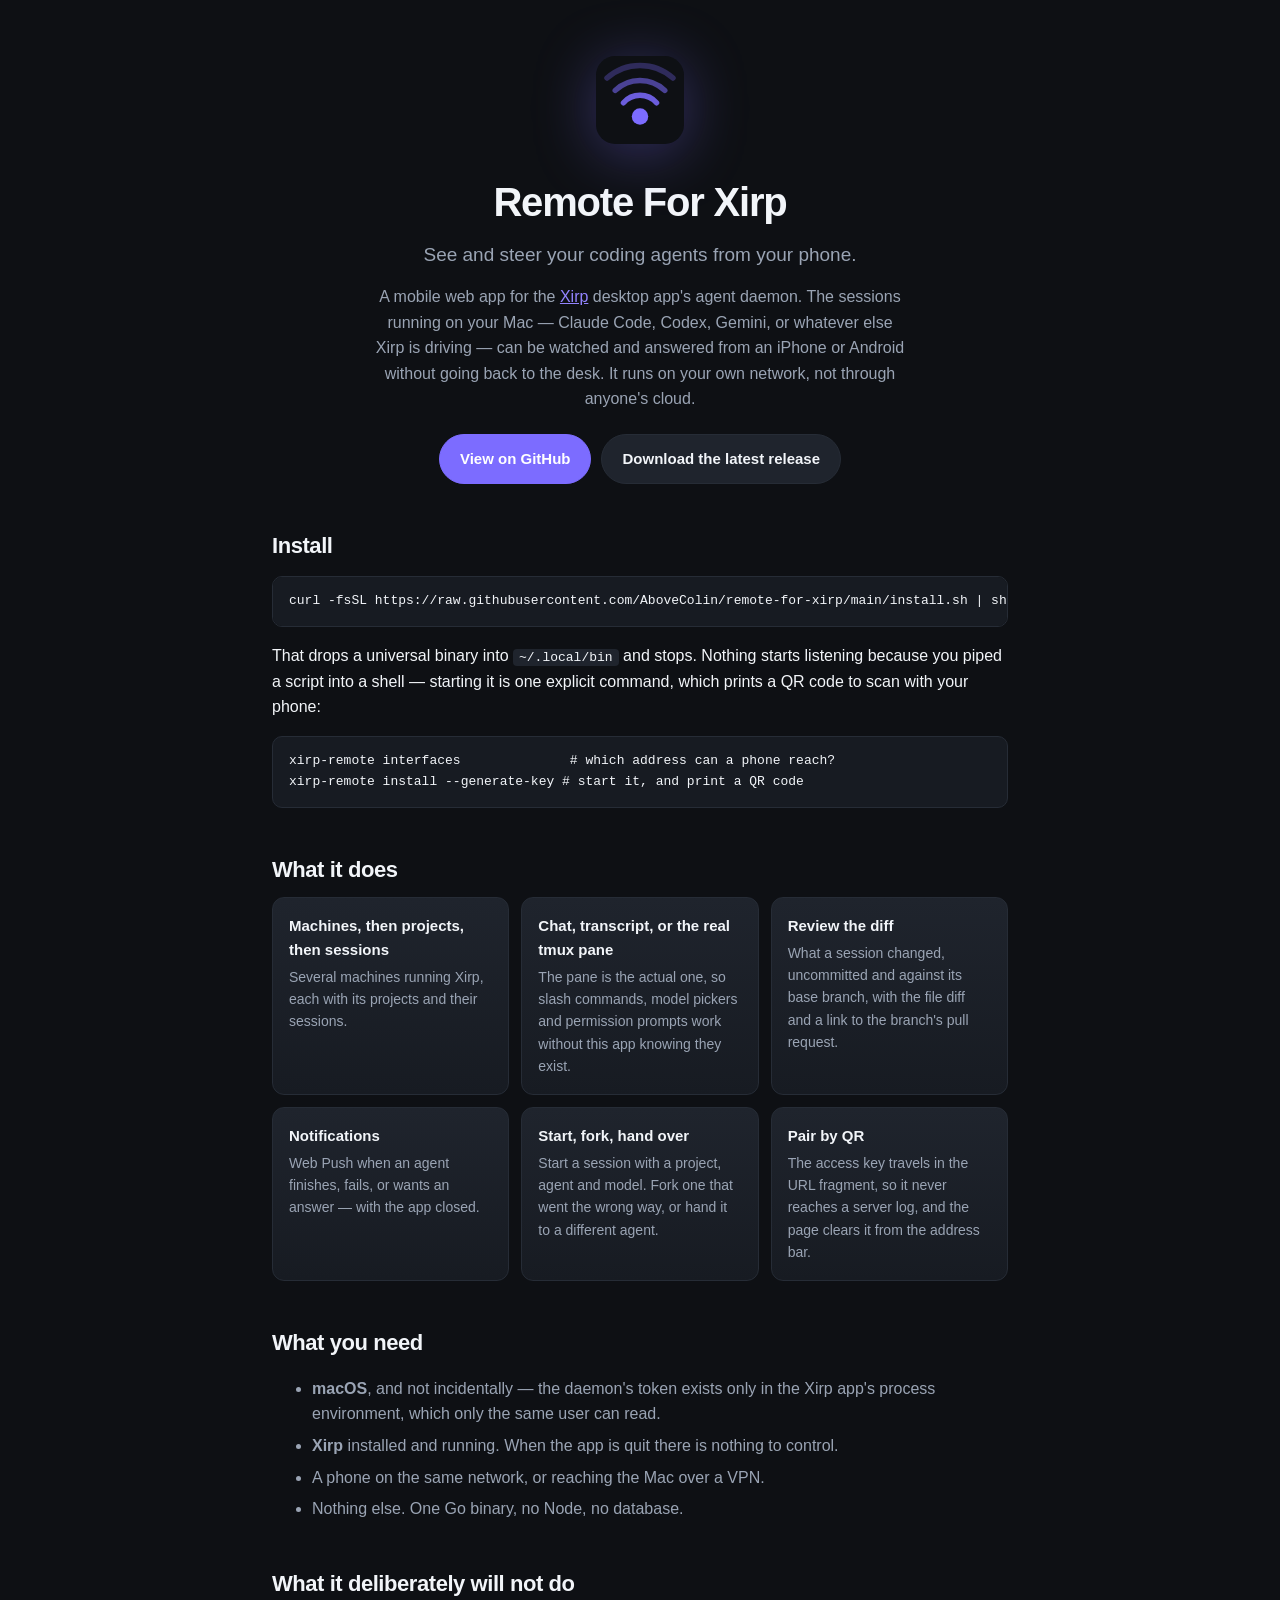
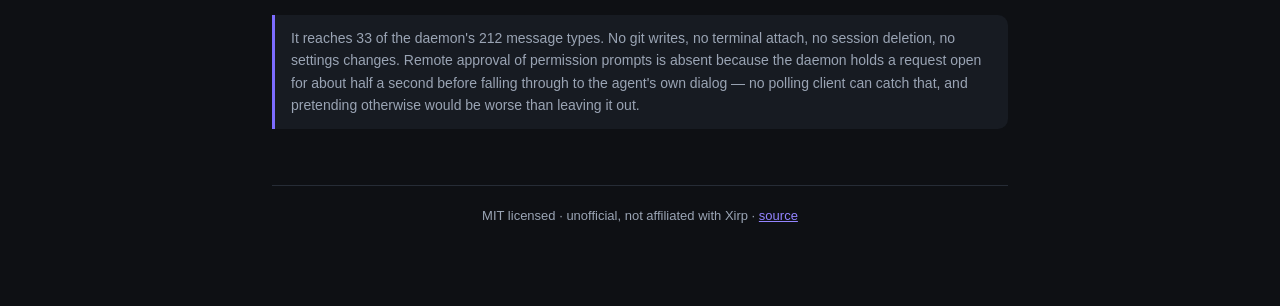
==== site/index.html @ 0e1085a4 "A landing page, and an APK pipeline that admits what it can and cannot do Landing page in site/, pub" ====
<!doctype html>
<html lang="en">
  <head>
    <meta charset="utf-8" />
    <title>Remote For Xirp — see and steer your coding agents from your phone</title>
    <meta name="viewport" content="width=device-width, initial-scale=1" />
    <meta
      name="description"
      content="A mobile web app for the Xirp agent daemon. Watch and answer Claude Code, Codex and Gemini sessions running on your Mac from an iPhone or Android, on your own network. Free, MIT, one binary."
    />
    <link rel="canonical" href="https://abovecolin.github.io/remote-for-xirp/" />
    <link rel="icon" type="image/svg+xml" href="./icon.svg" />

    <meta property="og:type" content="website" />
    <meta property="og:title" content="Remote For Xirp" />
    <meta
      property="og:description"
      content="See and steer your coding agents from your phone. A mobile web app for the Xirp agent daemon — Claude Code, Codex, Gemini — on your own network."
    />
    <meta property="og:url" content="https://abovecolin.github.io/remote-for-xirp/" />
    <meta property="og:image" content="https://abovecolin.github.io/remote-for-xirp/icon-512.png" />
    <meta name="twitter:card" content="summary" />

    <!-- Structured data, so a search engine can tell what kind of thing this is rather
         than inferring it from prose. Every field here is true. -->
    <script type="application/ld+json">
      {
        "@context": "https://schema.org",
        "@type": "SoftwareApplication",
        "name": "Remote For Xirp",
        "applicationCategory": "DeveloperApplication",
        "operatingSystem": "macOS (host), iOS and Android (browser)",
        "url": "https://abovecolin.github.io/remote-for-xirp/",
        "codeRepository": "https://github.com/AboveColin/remote-for-xirp",
        "license": "https://opensource.org/licenses/MIT",
        "isAccessibleForFree": true,
        "offers": { "@type": "Offer", "price": "0", "priceCurrency": "USD" }
      }
    </script>

    <style>
      :root {
        --bg: #0e1014;
        --surface: #171b22;
        --surface-hi: #1f242d;
        --line: #262c36;
        --text: #f2f5f9;
        --text-dim: #9aa4b4;
        --accent: #7c6cff;
        --accent-hi: #9384ff;
        --ok: #35c46a;
      }
      * { box-sizing: border-box; }
      body {
        margin: 0;
        background: var(--bg);
        color: var(--text);
        font-family: Inter, -apple-system, BlinkMacSystemFont, "Segoe UI", sans-serif;
        line-height: 1.6;
      }
      .wrap { max-width: 780px; margin: 0 auto; padding: 56px 22px 80px; }
      header { text-align: center; margin-bottom: 40px; }
      header img { filter: drop-shadow(0 8px 30px rgba(124, 108, 255, 0.35)); }
      h1 { font-size: 40px; letter-spacing: -0.03em; margin: 18px 0 6px; }
      .tagline { font-size: 19px; color: var(--text-dim); margin: 0 0 4px; }
      .sub { color: var(--text-dim); max-width: 60ch; margin: 14px auto 0; }
      h2 { font-size: 22px; letter-spacing: -0.02em; margin: 44px 0 10px; }
      h3 { font-size: 15px; margin: 24px 0 4px; }
      a { color: var(--accent-hi); }
      code, pre {
        font-family: ui-monospace, SFMono-Regular, Menlo, monospace;
        font-size: 13px;
      }
      pre {
        background: var(--surface);
        border: 1px solid var(--line);
        border-radius: 10px;
        padding: 14px 16px;
        overflow-x: auto;
      }
      p code { background: var(--surface-hi); border-radius: 4px; padding: 1px 6px; }
      .cta { display: flex; gap: 10px; justify-content: center; flex-wrap: wrap; margin-top: 22px; }
      .btn {
        display: inline-block;
        text-decoration: none;
        font-weight: 600;
        font-size: 15px;
        padding: 12px 20px;
        border-radius: 500px;
        border: 1px solid var(--line);
        color: var(--text);
        background: var(--surface-hi);
      }
      .btn.primary { background: var(--accent); border-color: var(--accent); color: #fff; }
      .grid { display: grid; gap: 12px; grid-template-columns: repeat(auto-fit, minmax(230px, 1fr)); }
      .card {
        background: linear-gradient(180deg, var(--surface-hi), var(--surface));
        border: 1px solid var(--line);
        border-radius: 12px;
        padding: 16px;
      }
      .card h3 { margin: 0 0 4px; font-size: 15px; }
      .card p { margin: 0; color: var(--text-dim); font-size: 14px; }
      ul { color: var(--text-dim); }
      li { margin: 6px 0; }
      footer {
        margin-top: 56px;
        padding-top: 20px;
        border-top: 1px solid var(--line);
        color: var(--text-dim);
        font-size: 13px;
        text-align: center;
      }
      .note {
        border-left: 3px solid var(--accent);
        background: var(--surface);
        padding: 12px 16px;
        border-radius: 0 10px 10px 0;
        color: var(--text-dim);
        font-size: 14px;
      }
    </style>
  </head>
  <body>
    <div class="wrap">
      <header>
        <img src="./icon.svg" alt="" width="88" height="88" />
        <h1>Remote For Xirp</h1>
        <p class="tagline">See and steer your coding agents from your phone.</p>
        <p class="sub">
          A mobile web app for the <a href="https://xirp.dev">Xirp</a> desktop app's agent
          daemon. The sessions running on your Mac — Claude Code, Codex, Gemini, or whatever
          else Xirp is driving — can be watched and answered from an iPhone or Android
          without going back to the desk. It runs on your own network, not through anyone's
          cloud.
        </p>
        <div class="cta">
          <a class="btn primary" href="https://github.com/AboveColin/remote-for-xirp">View on GitHub</a>
          <a class="btn" href="https://github.com/AboveColin/remote-for-xirp/releases/latest">Download the latest release</a>
        </div>
      </header>

      <h2>Install</h2>
      <pre><code>curl -fsSL https://raw.githubusercontent.com/AboveColin/remote-for-xirp/main/install.sh | sh</code></pre>
      <p>
        That drops a universal binary into <code>~/.local/bin</code> and stops. Nothing starts
        listening because you piped a script into a shell — starting it is one explicit
        command, which prints a QR code to scan with your phone:
      </p>
      <pre><code>xirp-remote interfaces              # which address can a phone reach?
xirp-remote install --generate-key # start it, and print a QR code</code></pre>

      <h2>What it does</h2>
      <div class="grid">
        <div class="card">
          <h3>Machines, then projects, then sessions</h3>
          <p>Several machines running Xirp, each with its projects and their sessions.</p>
        </div>
        <div class="card">
          <h3>Chat, transcript, or the real tmux pane</h3>
          <p>
            The pane is the actual one, so slash commands, model pickers and permission
            prompts work without this app knowing they exist.
          </p>
        </div>
        <div class="card">
          <h3>Review the diff</h3>
          <p>
            What a session changed, uncommitted and against its base branch, with the file
            diff and a link to the branch's pull request.
          </p>
        </div>
        <div class="card">
          <h3>Notifications</h3>
          <p>
            Web Push when an agent finishes, fails, or wants an answer — with the app closed.
          </p>
        </div>
        <div class="card">
          <h3>Start, fork, hand over</h3>
          <p>
            Start a session with a project, agent and model. Fork one that went the wrong
            way, or hand it to a different agent.
          </p>
        </div>
        <div class="card">
          <h3>Pair by QR</h3>
          <p>
            The access key travels in the URL fragment, so it never reaches a server log, and
            the page clears it from the address bar.
          </p>
        </div>
      </div>

      <h2>What you need</h2>
      <ul>
        <li><strong>macOS</strong>, and not incidentally — the daemon's token exists only in the Xirp app's process environment, which only the same user can read.</li>
        <li><strong>Xirp</strong> installed and running. When the app is quit there is nothing to control.</li>
        <li>A phone on the same network, or reaching the Mac over a VPN.</li>
        <li>Nothing else. One Go binary, no Node, no database.</li>
      </ul>

      <h2>What it deliberately will not do</h2>
      <p class="note">
        It reaches 33 of the daemon's 212 message types. No git writes, no terminal attach, no
        session deletion, no settings changes. Remote approval of permission prompts is absent
        because the daemon holds a request open for about half a second before falling through
        to the agent's own dialog — no polling client can catch that, and pretending otherwise
        would be worse than leaving it out.
      </p>

      <footer>
        MIT licensed · unofficial, not affiliated with Xirp ·
        <a href="https://github.com/AboveColin/remote-for-xirp">source</a>
      </footer>
    </div>
  </body>
</html>
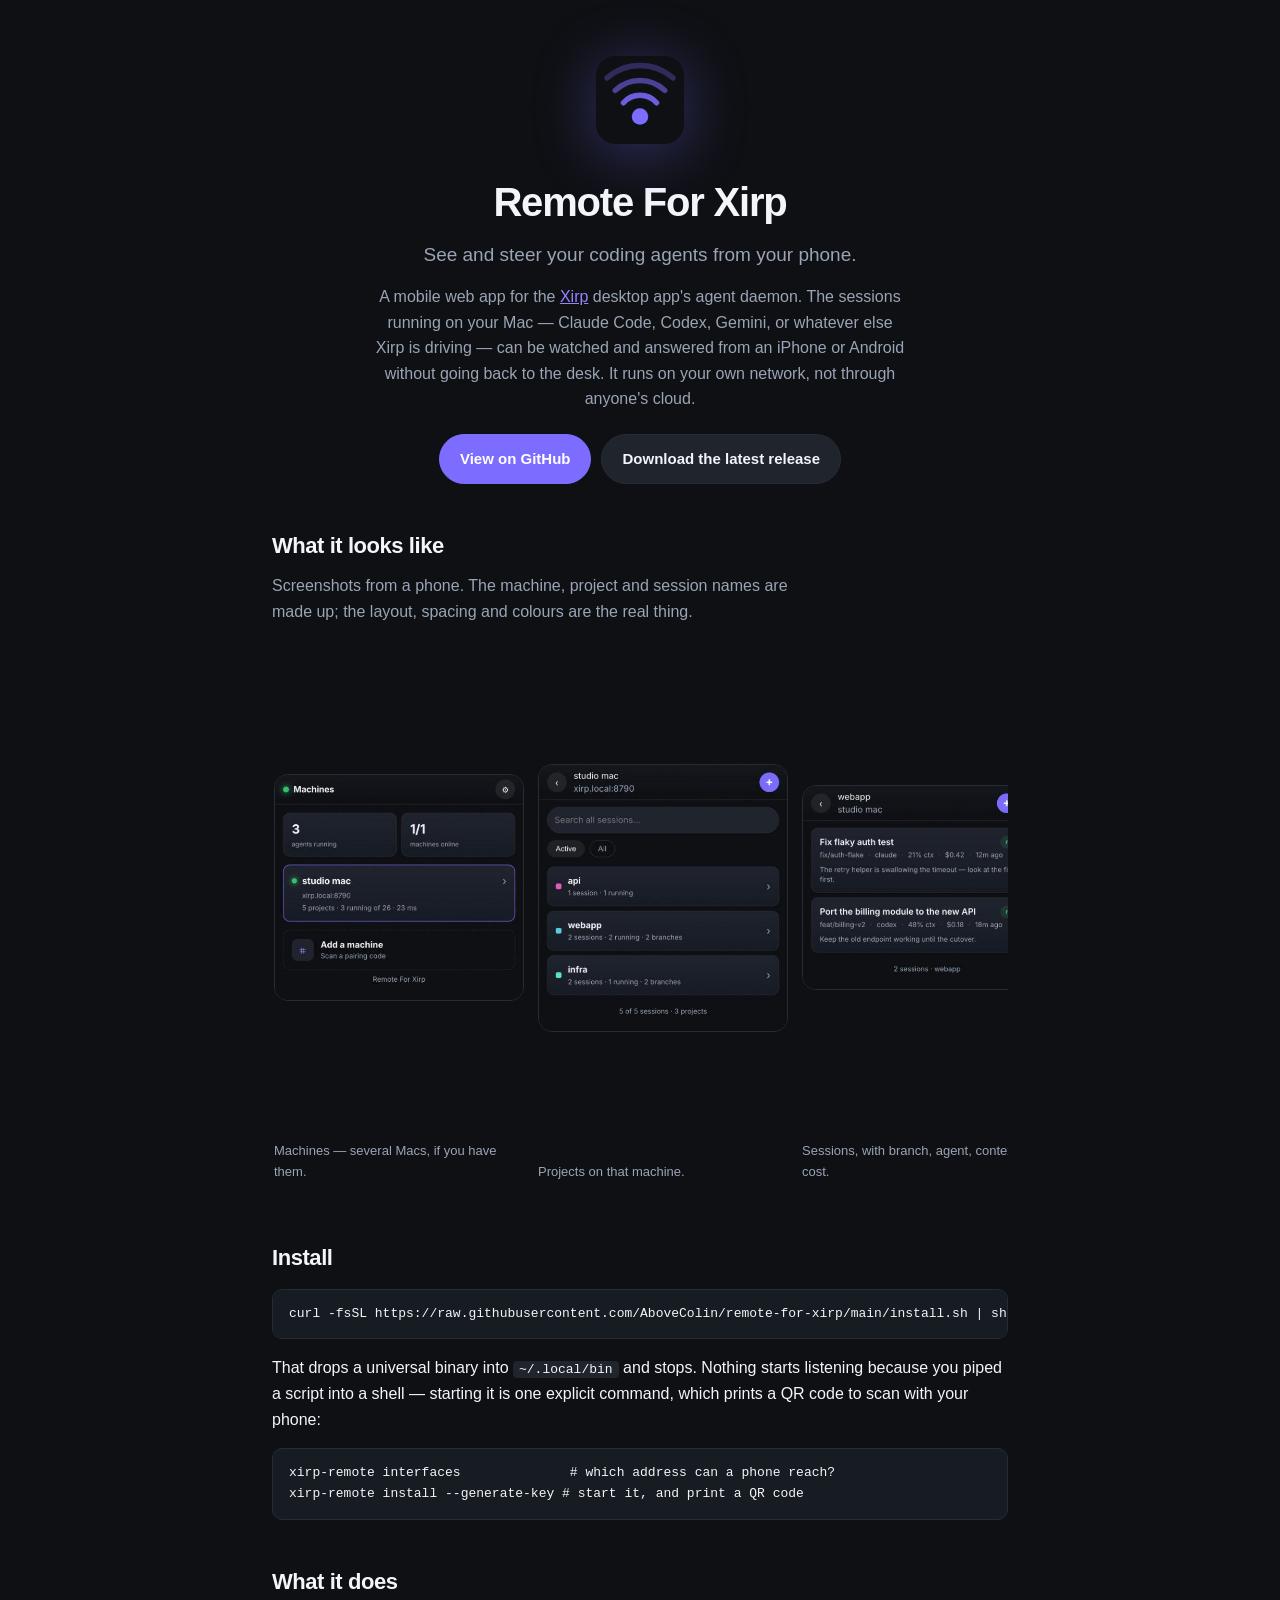
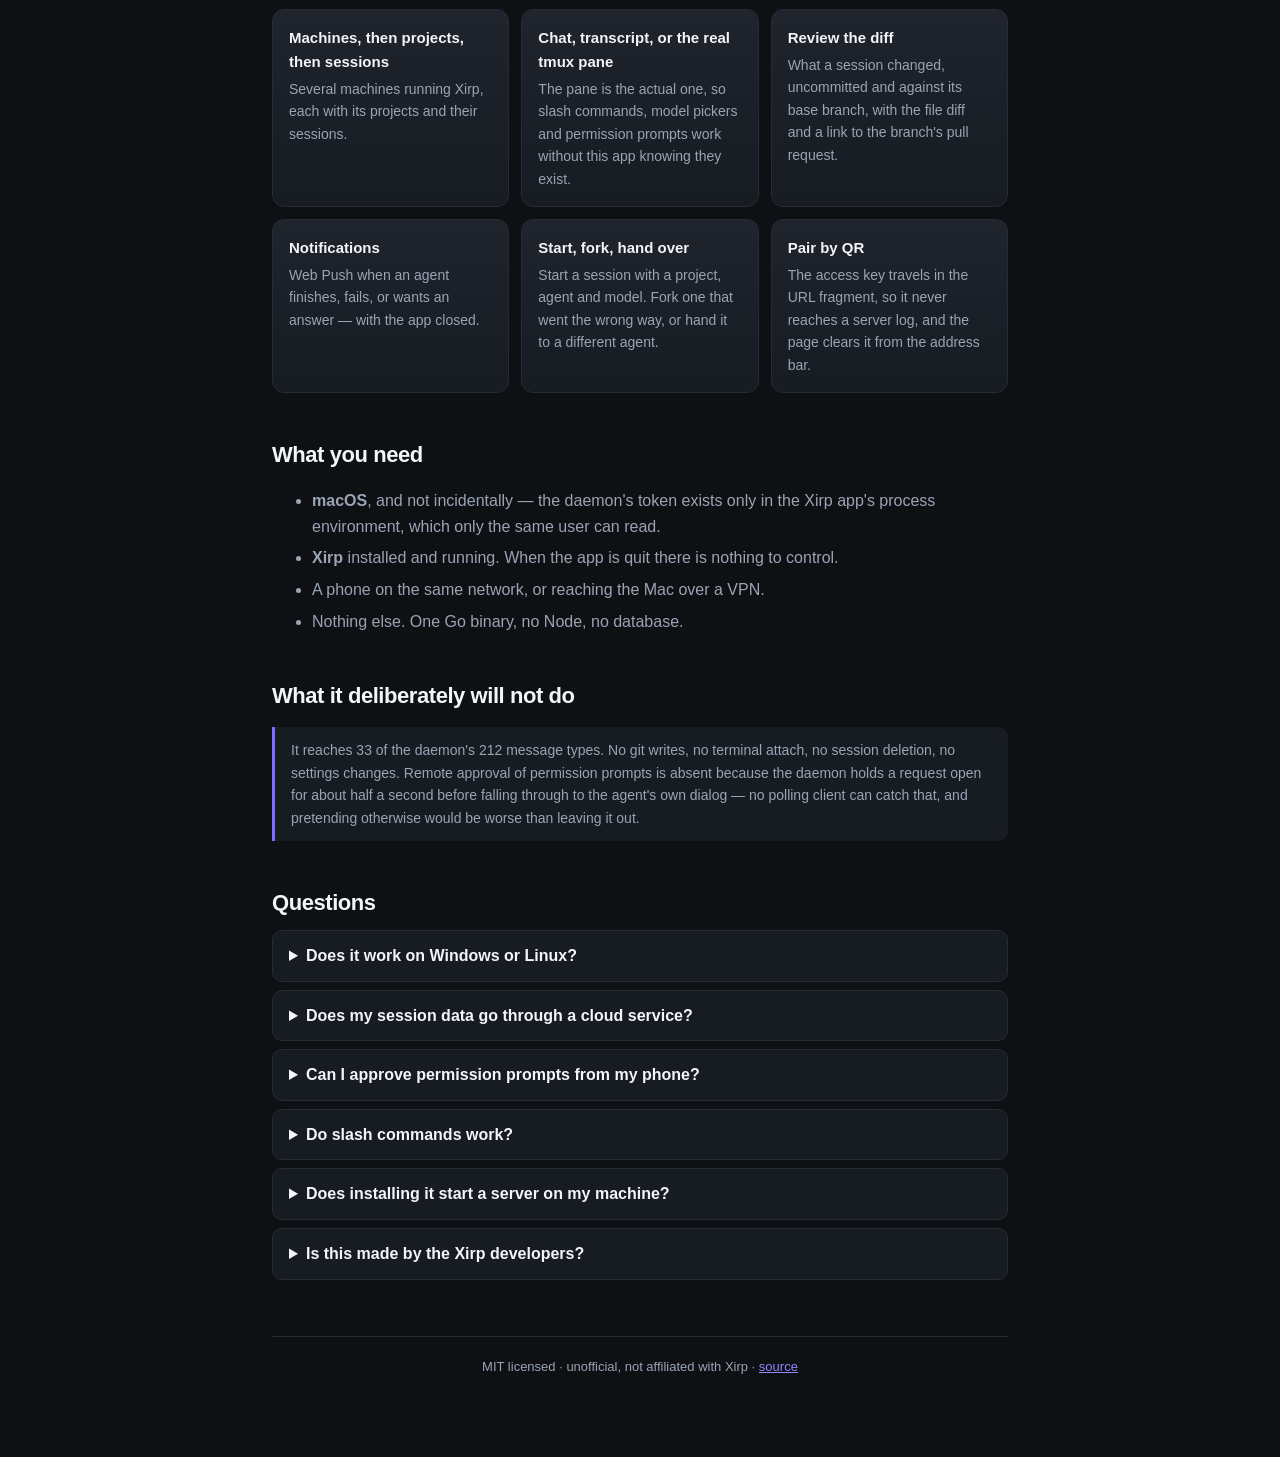
==== commit e2956856: "Site: screenshots, llms.txt, and metadata a crawler can use The page described the app in prose and " ====
--- a/site/index.html
+++ b/site/index.html
@@ -8,33 +8,154 @@
       name="description"
       content="A mobile web app for the Xirp agent daemon. Watch and answer Claude Code, Codex and Gemini sessions running on your Mac from an iPhone or Android, on your own network. Free, MIT, one binary."
     />
-    <link rel="canonical" href="https://abovecolin.github.io/remote-for-xirp/" />
+    <link rel="canonical" href="https://remote-for-xirp.cdevries.dev/" />
     <link rel="icon" type="image/svg+xml" href="./icon.svg" />
+    <link rel="apple-touch-icon" href="./icon-512.png" />
+    <meta name="author" content="AboveColin" />
+    <meta name="theme-color" content="#0e1014" />
+    <meta name="robots" content="index, follow, max-image-preview:large, max-snippet:-1" />
+    <!-- A plain-text summary for model crawlers, per llmstxt.org. -->
+    <link rel="alternate" type="text/plain" href="https://remote-for-xirp.cdevries.dev/llms.txt" title="llms.txt" />
 
     <meta property="og:type" content="website" />
-    <meta property="og:title" content="Remote For Xirp" />
+    <meta property="og:site_name" content="Remote For Xirp" />
+    <meta property="og:locale" content="en_US" />
+    <meta property="og:title" content="Remote For Xirp — control your coding agents from your phone" />
     <meta
       property="og:description"
       content="See and steer your coding agents from your phone. A mobile web app for the Xirp agent daemon — Claude Code, Codex, Gemini — on your own network."
     />
-    <meta property="og:url" content="https://abovecolin.github.io/remote-for-xirp/" />
-    <meta property="og:image" content="https://abovecolin.github.io/remote-for-xirp/icon-512.png" />
-    <meta name="twitter:card" content="summary" />
+    <meta property="og:url" content="https://remote-for-xirp.cdevries.dev/" />
+    <meta property="og:image" content="https://remote-for-xirp.cdevries.dev/og.png" />
+    <meta property="og:image:type" content="image/png" />
+    <meta property="og:image:width" content="1200" />
+    <meta property="og:image:height" content="630" />
+    <meta
+      property="og:image:alt"
+      content="Remote For Xirp — see and steer your coding agents from your phone"
+    />
+    <meta name="twitter:card" content="summary_large_image" />
+    <meta name="twitter:title" content="Remote For Xirp" />
+    <meta
+      name="twitter:description"
+      content="Watch and answer the Claude Code, Codex and Gemini sessions running on your Mac, from your phone, on your own network."
+    />
+    <meta name="twitter:image" content="https://remote-for-xirp.cdevries.dev/og.png" />
 
     <!-- Structured data, so a search engine can tell what kind of thing this is rather
          than inferring it from prose. Every field here is true. -->
     <script type="application/ld+json">
       {
         "@context": "https://schema.org",
-        "@type": "SoftwareApplication",
-        "name": "Remote For Xirp",
-        "applicationCategory": "DeveloperApplication",
-        "operatingSystem": "macOS (host), iOS and Android (browser)",
-        "url": "https://abovecolin.github.io/remote-for-xirp/",
-        "codeRepository": "https://github.com/AboveColin/remote-for-xirp",
-        "license": "https://opensource.org/licenses/MIT",
-        "isAccessibleForFree": true,
-        "offers": { "@type": "Offer", "price": "0", "priceCurrency": "USD" }
+        "@graph": [
+          {
+            "@type": "SoftwareApplication",
+            "@id": "https://remote-for-xirp.cdevries.dev/#app",
+            "name": "Remote For Xirp",
+            "alternateName": "xirp-remote",
+            "applicationCategory": "DeveloperApplication",
+            "applicationSubCategory": "Remote control for coding agents",
+            "operatingSystem": "macOS (host), iOS and Android (browser)",
+            "url": "https://remote-for-xirp.cdevries.dev/",
+            "downloadUrl": "https://github.com/AboveColin/remote-for-xirp/releases/latest",
+            "installUrl": "https://github.com/AboveColin/remote-for-xirp#install",
+            "codeRepository": "https://github.com/AboveColin/remote-for-xirp",
+            "programmingLanguage": ["Go", "JavaScript"],
+            "softwareVersion": "0.3.1",
+            "datePublished": "2026-08-12",
+            "dateModified": "2026-08-12",
+            "license": "https://opensource.org/licenses/MIT",
+            "isAccessibleForFree": true,
+            "image": "https://remote-for-xirp.cdevries.dev/og.png",
+            "screenshot": [
+              "https://remote-for-xirp.cdevries.dev/screenshots/machines.png",
+              "https://remote-for-xirp.cdevries.dev/screenshots/projects.png",
+              "https://remote-for-xirp.cdevries.dev/screenshots/chat.png",
+              "https://remote-for-xirp.cdevries.dev/screenshots/changes.png",
+              "https://remote-for-xirp.cdevries.dev/screenshots/diff.png"
+            ],
+            "featureList": [
+              "Watch and answer running agent sessions from a phone",
+              "Chat view, full transcript, or the real tmux pane",
+              "Review uncommitted and branch diffs per file",
+              "Web Push when a session finishes, fails or needs an answer",
+              "Start, fork and hand over sessions",
+              "Pair by QR code over the local network"
+            ],
+            "author": { "@id": "https://remote-for-xirp.cdevries.dev/#author" },
+            "publisher": { "@id": "https://remote-for-xirp.cdevries.dev/#author" },
+            "offers": { "@type": "Offer", "price": "0", "priceCurrency": "USD" }
+          },
+          {
+            "@type": "Person",
+            "@id": "https://remote-for-xirp.cdevries.dev/#author",
+            "name": "AboveColin",
+            "url": "https://github.com/AboveColin"
+          },
+          {
+            "@type": "WebSite",
+            "@id": "https://remote-for-xirp.cdevries.dev/#site",
+            "url": "https://remote-for-xirp.cdevries.dev/",
+            "name": "Remote For Xirp",
+            "inLanguage": "en",
+            "about": { "@id": "https://remote-for-xirp.cdevries.dev/#app" },
+            "publisher": { "@id": "https://remote-for-xirp.cdevries.dev/#author" }
+          },
+          {
+            "@type": "FAQPage",
+            "@id": "https://remote-for-xirp.cdevries.dev/#faq",
+            "mainEntity": [
+              {
+                "@type": "Question",
+                "name": "Does it work on Windows or Linux?",
+                "acceptedAnswer": {
+                  "@type": "Answer",
+                  "text": "No. The host has to be macOS, because the Xirp daemon's access token exists only in the desktop app's process environment, which only the same user on the same machine can read."
+                }
+              },
+              {
+                "@type": "Question",
+                "name": "Does my session data go through a cloud service?",
+                "acceptedAnswer": {
+                  "@type": "Answer",
+                  "text": "No. The binary runs on your own Mac and serves the app over your own network. There is no account and no third-party relay. Web Push notifications are the one exception: their payloads are end-to-end encrypted per RFC 8291 before they reach the browser vendor's push service."
+                }
+              },
+              {
+                "@type": "Question",
+                "name": "Can I approve permission prompts from my phone?",
+                "acceptedAnswer": {
+                  "@type": "Answer",
+                  "text": "No, and it is left out on purpose. The daemon holds a permission request open for about half a second before falling through to the agent's own dialog, which is too short for any polling client to catch. Use the real tmux pane view, where the agent's own prompt appears and can be answered."
+                }
+              },
+              {
+                "@type": "Question",
+                "name": "Do slash commands work?",
+                "acceptedAnswer": {
+                  "@type": "Answer",
+                  "text": "Yes, in the terminal view. It shows the session's actual tmux pane, so slash commands, model pickers and any other interactive prompt work without this app needing to know they exist."
+                }
+              },
+              {
+                "@type": "Question",
+                "name": "Does installing it start a server on my machine?",
+                "acceptedAnswer": {
+                  "@type": "Answer",
+                  "text": "No. The installer places a binary and stops. Starting the service is a separate explicit command, xirp-remote install, which also prints the QR code for pairing."
+                }
+              },
+              {
+                "@type": "Question",
+                "name": "Is this made by the Xirp developers?",
+                "acceptedAnswer": {
+                  "@type": "Answer",
+                  "text": "No. It is an unaffiliated project that talks to the daemon's local API, and it is MIT licensed."
+                }
+              }
+            ]
+          }
+        ]
       }
     </script>
 
@@ -111,6 +232,46 @@
         font-size: 13px;
         text-align: center;
       }
+      /* A row that scrolls sideways rather than a grid: these are phone screenshots, and
+         squeezing six of them into a column would make each one unreadable. */
+      .shots {
+        display: flex;
+        gap: 14px;
+        overflow-x: auto;
+        padding: 4px 2px 14px;
+        scroll-snap-type: x mandatory;
+      }
+      /* The views are different lengths, so the images are too. A fixed column height
+         with the caption pushed to the bottom keeps the captions on one line across the
+         row instead of stepping down with each image. */
+      .shot {
+        flex: 0 0 auto;
+        scroll-snap-align: center;
+        margin: 0;
+        width: 250px;
+        height: 540px;
+        display: grid;
+        grid-template-rows: 1fr auto;
+        align-items: center;
+      }
+      .shot img {
+        width: 250px;
+        height: auto;
+        display: block;
+        border: 1px solid var(--line);
+        border-radius: 14px;
+        background: var(--bg);
+      }
+      .shot figcaption { color: var(--text-dim); font-size: 13px; margin-top: 8px; }
+      details.faq {
+        border: 1px solid var(--line);
+        border-radius: 10px;
+        background: var(--surface);
+        padding: 12px 16px;
+        margin: 8px 0;
+      }
+      details.faq summary { cursor: pointer; font-weight: 600; }
+      details.faq p { color: var(--text-dim); font-size: 14px; margin: 10px 0 0; }
       .note {
         border-left: 3px solid var(--accent);
         background: var(--surface);
@@ -140,6 +301,74 @@
         </div>
       </header>
 
+      <h2>What it looks like</h2>
+      <p class="sub" style="margin: 0 0 14px">
+        Screenshots from a phone. The machine, project and session names are made up; the
+        layout, spacing and colours are the real thing.
+      </p>
+      <div class="shots">
+        <figure class="shot">
+          <img
+            src="./screenshots/machines.png"
+            width="475"
+            height="430"
+            loading="lazy"
+            alt="The machines screen: one Mac online, five agents running, and a button to add a machine by scanning a pairing code."
+          />
+          <figcaption>Machines — several Macs, if you have them.</figcaption>
+        </figure>
+        <figure class="shot">
+          <img
+            src="./screenshots/projects.png"
+            width="475"
+            height="510"
+            loading="lazy"
+            alt="A machine's projects, each with a count of sessions, how many are running, and how many branches they cover."
+          />
+          <figcaption>Projects on that machine.</figcaption>
+        </figure>
+        <figure class="shot">
+          <img
+            src="./screenshots/sessions.png"
+            width="475"
+            height="390"
+            loading="lazy"
+            alt="Sessions in one project, each showing its branch, agent, context used, cost so far and last activity."
+          />
+          <figcaption>Sessions, with branch, agent, context and cost.</figcaption>
+        </figure>
+        <figure class="shot">
+          <img
+            src="./screenshots/chat.png"
+            width="475"
+            height="950"
+            loading="lazy"
+            alt="A session transcript rendered as chat, with the agent's reply, a code block, a collapsed tool-call chip and a message box."
+          />
+          <figcaption>The transcript, as chat — and a box to answer it.</figcaption>
+        </figure>
+        <figure class="shot">
+          <img
+            src="./screenshots/changes.png"
+            width="475"
+            height="540"
+            loading="lazy"
+            alt="A session's changed files, split into what the branch changed against main and what is not committed yet, with a link to the open pull request."
+          />
+          <figcaption>What it changed, committed and not.</figcaption>
+        </figure>
+        <figure class="shot">
+          <img
+            src="./screenshots/diff.png"
+            width="475"
+            height="490"
+            loading="lazy"
+            alt="A syntax-coloured unified diff of one Python file, with added and removed lines and a hunk header."
+          />
+          <figcaption>The diff for one file.</figcaption>
+        </figure>
+      </div>
+
       <h2>Install</h2>
       <pre><code>curl -fsSL https://raw.githubusercontent.com/AboveColin/remote-for-xirp/main/install.sh | sh</code></pre>
       <p>
@@ -209,6 +438,57 @@
         would be worse than leaving it out.
       </p>
 
+      <h2 id="faq">Questions</h2>
+      <details class="faq">
+        <summary>Does it work on Windows or Linux?</summary>
+        <p>
+          No. The host has to be macOS, because the Xirp daemon's access token exists only in
+          the desktop app's process environment, which only the same user on the same machine
+          can read.
+        </p>
+      </details>
+      <details class="faq">
+        <summary>Does my session data go through a cloud service?</summary>
+        <p>
+          No. The binary runs on your own Mac and serves the app over your own network. There
+          is no account and no third-party relay. Web Push notifications are the one
+          exception: their payloads are end-to-end encrypted per RFC 8291 before they reach
+          the browser vendor's push service.
+        </p>
+      </details>
+      <details class="faq">
+        <summary>Can I approve permission prompts from my phone?</summary>
+        <p>
+          No, and it is left out on purpose. The daemon holds a permission request open for
+          about half a second before falling through to the agent's own dialog, which is too
+          short for any polling client to catch. Use the real tmux pane view, where the
+          agent's own prompt appears and can be answered.
+        </p>
+      </details>
+      <details class="faq">
+        <summary>Do slash commands work?</summary>
+        <p>
+          Yes, in the terminal view. It shows the session's actual tmux pane, so slash
+          commands, model pickers and any other interactive prompt work without this app
+          needing to know they exist.
+        </p>
+      </details>
+      <details class="faq">
+        <summary>Does installing it start a server on my machine?</summary>
+        <p>
+          No. The installer places a binary and stops. Starting the service is a separate
+          explicit command, <code>xirp-remote install</code>, which also prints the QR code
+          for pairing.
+        </p>
+      </details>
+      <details class="faq">
+        <summary>Is this made by the Xirp developers?</summary>
+        <p>
+          No. It is an unaffiliated project that talks to the daemon's local API, and it is
+          MIT licensed.
+        </p>
+      </details>
+
       <footer>
         MIT licensed · unofficial, not affiliated with Xirp ·
         <a href="https://github.com/AboveColin/remote-for-xirp">source</a>
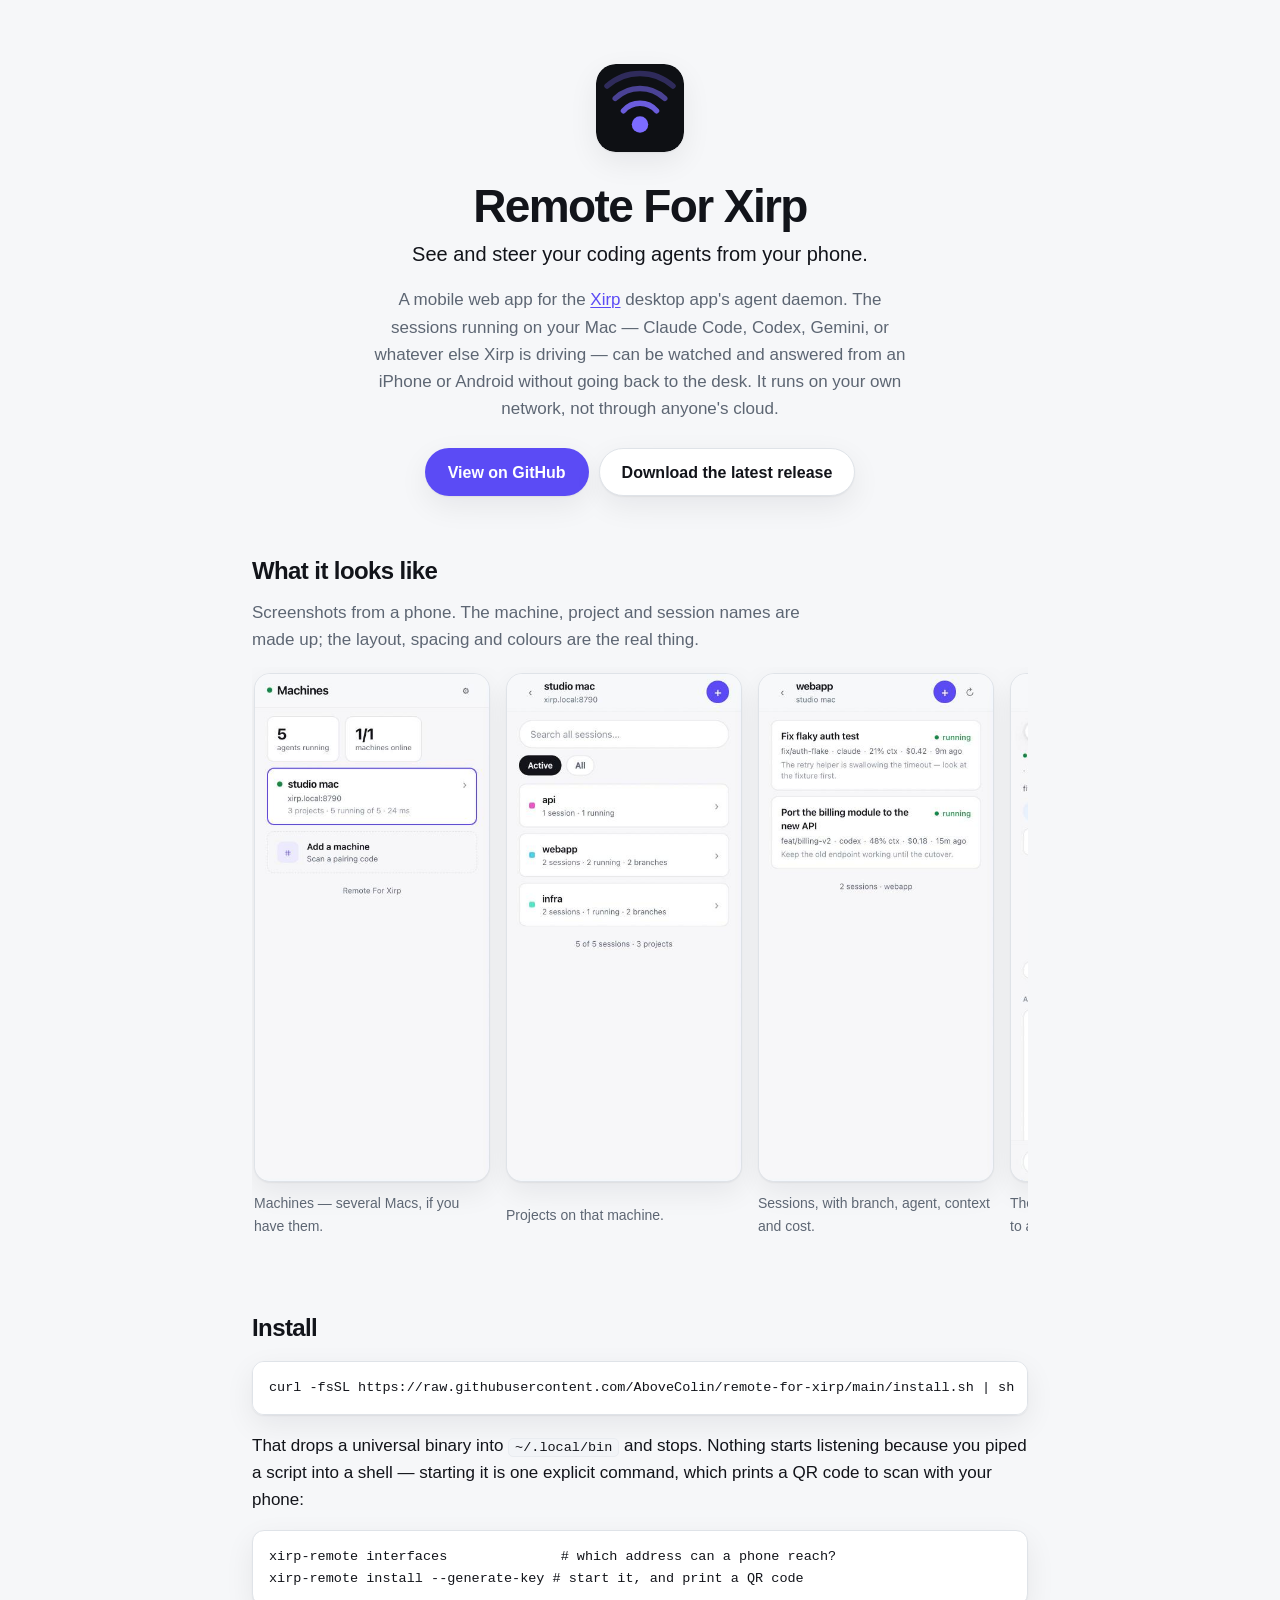
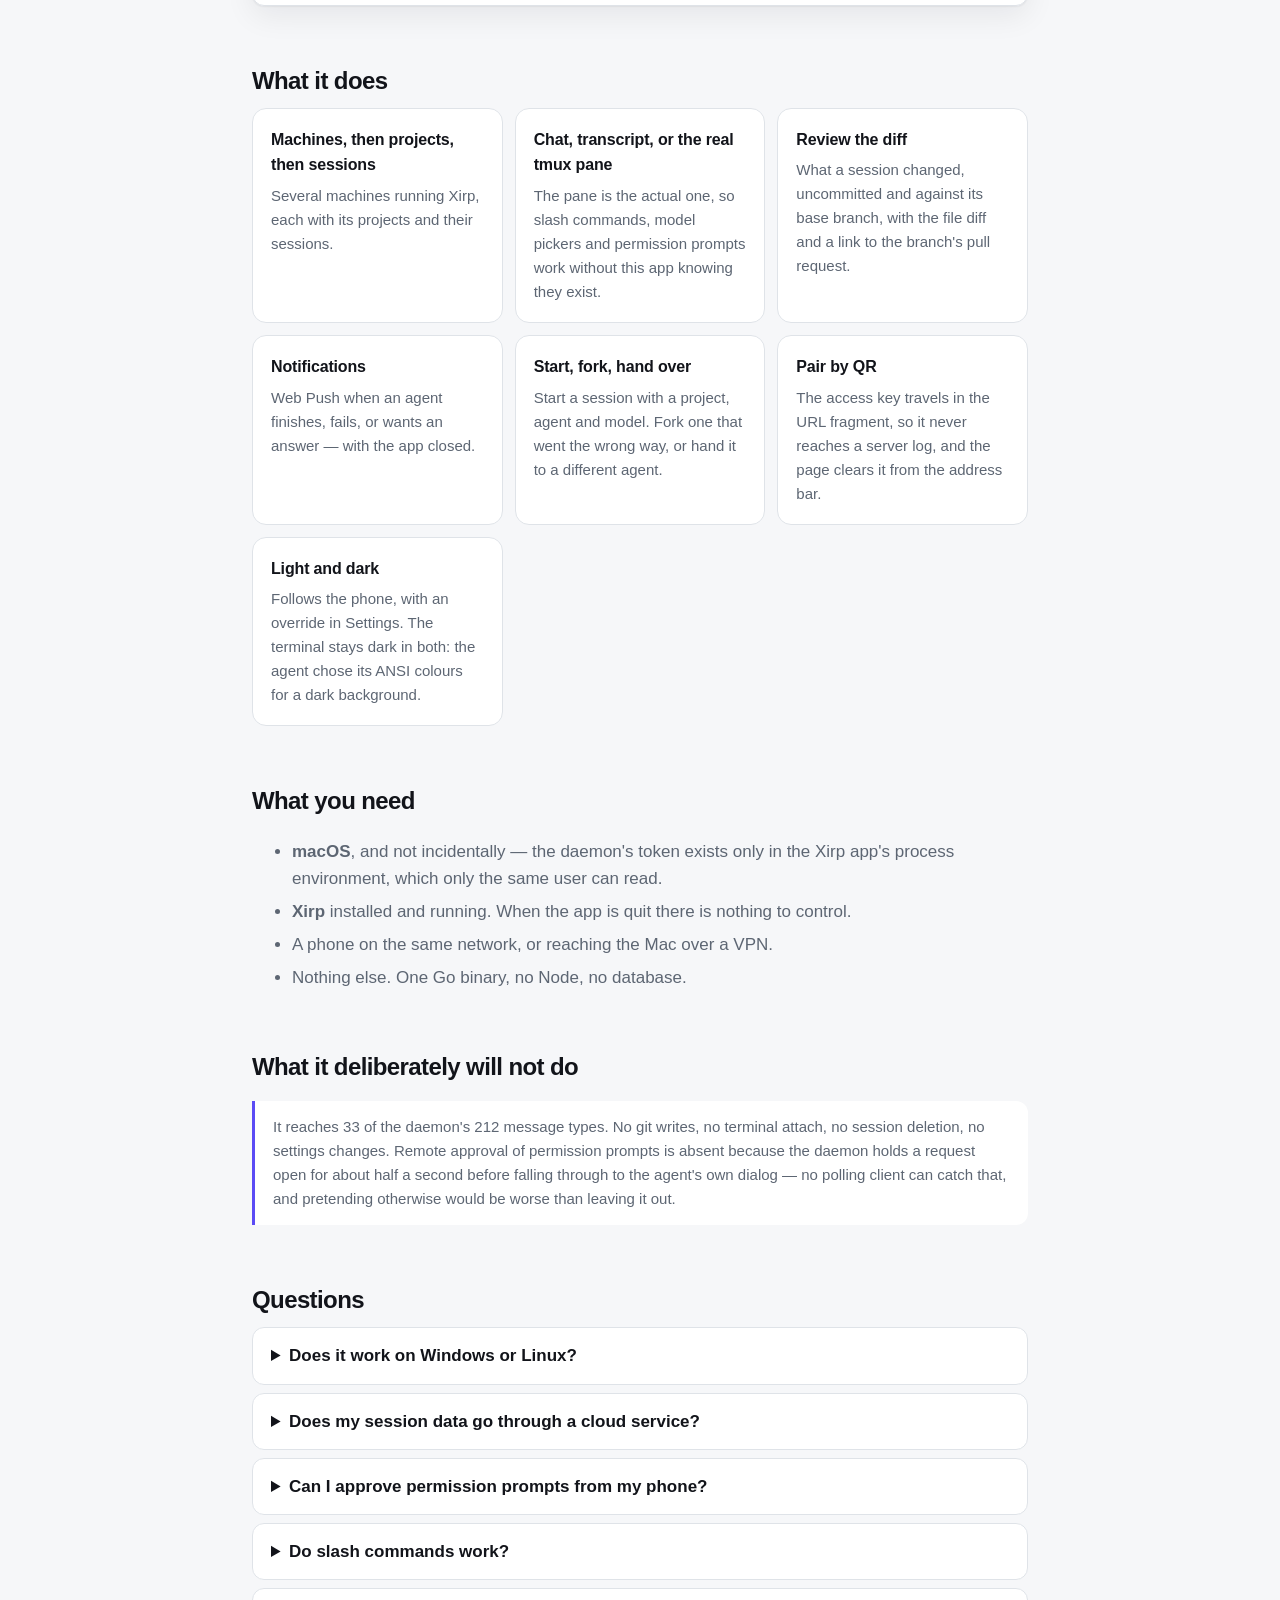
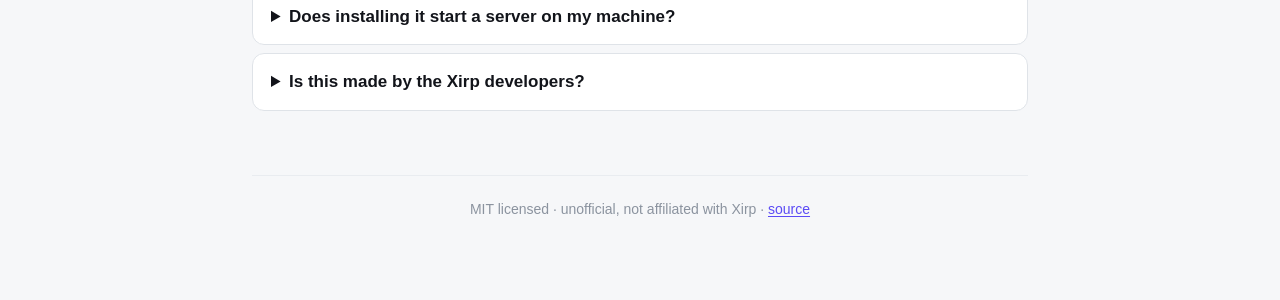
==== commit 9b8cee15: "Redesign: light and dark, one loud thing per screen The old UI was a dark-only slate panel with ten " ====
--- a/site/index.html
+++ b/site/index.html
@@ -12,7 +12,7 @@
     <link rel="icon" type="image/svg+xml" href="./icon.svg" />
     <link rel="apple-touch-icon" href="./icon-512.png" />
     <meta name="author" content="AboveColin" />
-    <meta name="theme-color" content="#0e1014" />
+    <meta name="theme-color" content="#f6f7f9" />
     <meta name="robots" content="index, follow, max-image-preview:large, max-snippet:-1" />
     <!-- A plain-text summary for model crawlers, per llmstxt.org. -->
     <link rel="alternate" type="text/plain" href="https://remote-for-xirp.cdevries.dev/llms.txt" title="llms.txt" />
@@ -72,7 +72,8 @@
               "https://remote-for-xirp.cdevries.dev/screenshots/projects.png",
               "https://remote-for-xirp.cdevries.dev/screenshots/chat.png",
               "https://remote-for-xirp.cdevries.dev/screenshots/changes.png",
-              "https://remote-for-xirp.cdevries.dev/screenshots/diff.png"
+              "https://remote-for-xirp.cdevries.dev/screenshots/diff.png",
+              "https://remote-for-xirp.cdevries.dev/screenshots/chat-dark.png"
             ],
             "featureList": [
               "Watch and answer running agent sessions from a phone",
@@ -80,7 +81,8 @@
               "Review uncommitted and branch diffs per file",
               "Web Push when a session finishes, fails or needs an answer",
               "Start, fork and hand over sessions",
-              "Pair by QR code over the local network"
+              "Pair by QR code over the local network",
+              "Light and dark, following the phone"
             ],
             "author": { "@id": "https://remote-for-xirp.cdevries.dev/#author" },
             "publisher": { "@id": "https://remote-for-xirp.cdevries.dev/#author" },
@@ -160,125 +162,186 @@
     </script>
 
     <style>
+      /* Same design system as the app: light by default, dark when the visitor's system
+         is dark, system fonts, one accent used sparingly. A landing page that looks
+         nothing like the thing it is selling is a small lie. */
       :root {
-        --bg: #0e1014;
-        --surface: #171b22;
-        --surface-hi: #1f242d;
-        --line: #262c36;
-        --text: #f2f5f9;
-        --text-dim: #9aa4b4;
-        --accent: #7c6cff;
-        --accent-hi: #9384ff;
-        --ok: #35c46a;
-      }
+        color-scheme: light dark;
+        --font: -apple-system, BlinkMacSystemFont, "SF Pro Text", "Segoe UI", Roboto,
+          "Helvetica Neue", Arial, sans-serif;
+        --mono: ui-monospace, SFMono-Regular, "SF Mono", Menlo, Consolas, monospace;
+
+        --bg: #f6f7f9;
+        --sunken: #eceef1;
+        --surface: #ffffff;
+        --surface-hi: #f2f4f7;
+        --line: #dfe3e8;
+        --line-soft: #e9ecf0;
+        --text: #12141a;
+        --text-dim: #5d6673;
+        --text-faint: #8b939f;
+        --accent: #5b4bf5;
+        --accent-hi: #4839e0;
+        --accent-soft: #ecebfe;
+        --ok: #128a4b;
+        --shadow: 0 1px 2px rgba(16, 20, 28, 0.06), 0 10px 30px rgba(16, 20, 28, 0.07);
+      }
+
+      @media (prefers-color-scheme: dark) {
+        :root {
+          --bg: #0f1216;
+          --sunken: #0a0c0f;
+          --surface: #171a20;
+          --surface-hi: #1e222a;
+          --line: #262b34;
+          --line-soft: #1f242c;
+          --text: #eef1f5;
+          --text-dim: #a0a9b6;
+          --text-faint: #78818e;
+          --accent: #8b7cff;
+          --accent-hi: #a396ff;
+          --accent-soft: #221f38;
+          --ok: #4ed17f;
+          --shadow: 0 1px 2px rgba(0, 0, 0, 0.5), 0 10px 30px rgba(0, 0, 0, 0.35);
+        }
+      }
+
       * { box-sizing: border-box; }
       body {
         margin: 0;
         background: var(--bg);
         color: var(--text);
-        font-family: Inter, -apple-system, BlinkMacSystemFont, "Segoe UI", sans-serif;
+        font-family: var(--font);
+        font-size: 17px;
         line-height: 1.6;
-      }
-      .wrap { max-width: 780px; margin: 0 auto; padding: 56px 22px 80px; }
-      header { text-align: center; margin-bottom: 40px; }
-      header img { filter: drop-shadow(0 8px 30px rgba(124, 108, 255, 0.35)); }
-      h1 { font-size: 40px; letter-spacing: -0.03em; margin: 18px 0 6px; }
-      .tagline { font-size: 19px; color: var(--text-dim); margin: 0 0 4px; }
-      .sub { color: var(--text-dim); max-width: 60ch; margin: 14px auto 0; }
-      h2 { font-size: 22px; letter-spacing: -0.02em; margin: 44px 0 10px; }
-      h3 { font-size: 15px; margin: 24px 0 4px; }
-      a { color: var(--accent-hi); }
-      code, pre {
-        font-family: ui-monospace, SFMono-Regular, Menlo, monospace;
-        font-size: 13px;
-      }
+        -webkit-font-smoothing: antialiased;
+      }
+      .wrap { max-width: 820px; margin: 0 auto; padding: 64px 22px 80px; }
+
+      header { text-align: center; margin-bottom: 44px; }
+      header img { border-radius: 20px; box-shadow: var(--shadow); }
+      h1 {
+        font-size: clamp(34px, 7vw, 46px);
+        letter-spacing: -0.035em;
+        line-height: 1.05;
+        margin: 22px 0 8px;
+      }
+      .tagline { font-size: 20px; color: var(--text); margin: 0; font-weight: 500; }
+      .sub { color: var(--text-dim); max-width: 58ch; margin: 16px auto 0; font-size: 17px; }
+
+      h2 {
+        font-size: 24px;
+        letter-spacing: -0.025em;
+        margin: 56px 0 8px;
+      }
+      h3 { font-size: 16px; margin: 24px 0 4px; letter-spacing: -0.01em; }
+      a { color: var(--accent); text-underline-offset: 2px; }
+
+      code, pre { font-family: var(--mono); font-size: 13.5px; }
       pre {
         background: var(--surface);
         border: 1px solid var(--line);
-        border-radius: 10px;
-        padding: 14px 16px;
+        border-radius: 12px;
+        padding: 15px 16px;
         overflow-x: auto;
-      }
-      p code { background: var(--surface-hi); border-radius: 4px; padding: 1px 6px; }
-      .cta { display: flex; gap: 10px; justify-content: center; flex-wrap: wrap; margin-top: 22px; }
+        box-shadow: var(--shadow);
+      }
+      p code {
+        background: var(--surface-hi);
+        border: 1px solid var(--line-soft);
+        border-radius: 5px;
+        padding: 1px 6px;
+      }
+
+      .cta { display: flex; gap: 10px; justify-content: center; flex-wrap: wrap; margin-top: 26px; }
       .btn {
-        display: inline-block;
+        display: inline-flex;
+        align-items: center;
+        min-height: 48px;
+        padding: 0 22px;
         text-decoration: none;
-        font-weight: 600;
-        font-size: 15px;
-        padding: 12px 20px;
+        font-weight: 550;
+        font-size: 16px;
         border-radius: 500px;
         border: 1px solid var(--line);
         color: var(--text);
-        background: var(--surface-hi);
-      }
-      .btn.primary { background: var(--accent); border-color: var(--accent); color: #fff; }
-      .grid { display: grid; gap: 12px; grid-template-columns: repeat(auto-fit, minmax(230px, 1fr)); }
+        background: var(--surface);
+        box-shadow: var(--shadow);
+      }
+      .btn.primary { background: var(--accent); border-color: transparent; color: #fff; }
+      .btn:hover { border-color: var(--accent); }
+
+      .grid { display: grid; gap: 12px; grid-template-columns: repeat(auto-fit, minmax(240px, 1fr)); }
       .card {
-        background: linear-gradient(180deg, var(--surface-hi), var(--surface));
+        background: var(--surface);
         border: 1px solid var(--line);
-        border-radius: 12px;
-        padding: 16px;
-      }
-      .card h3 { margin: 0 0 4px; font-size: 15px; }
-      .card p { margin: 0; color: var(--text-dim); font-size: 14px; }
+        border-radius: 14px;
+        padding: 18px;
+      }
+      .card h3 { margin: 0 0 6px; font-size: 16px; }
+      .card p { margin: 0; color: var(--text-dim); font-size: 15px; }
+
       ul { color: var(--text-dim); }
       li { margin: 6px 0; }
+
       footer {
-        margin-top: 56px;
-        padding-top: 20px;
-        border-top: 1px solid var(--line);
-        color: var(--text-dim);
-        font-size: 13px;
+        margin-top: 64px;
+        padding-top: 22px;
+        border-top: 1px solid var(--line-soft);
+        color: var(--text-faint);
+        font-size: 14px;
         text-align: center;
       }
-      /* A row that scrolls sideways rather than a grid: these are phone screenshots, and
-         squeezing six of them into a column would make each one unreadable. */
+
+      /* Screenshots scroll sideways rather than stacking: six phone screens in a column
+         would be a very long page, and each one shrunk into a grid cell is unreadable.
+         The frame is a hairline and a radius, not a drawn phone — a fake bezel adds
+         200px of nothing to look at. */
       .shots {
         display: flex;
-        gap: 14px;
+        gap: 16px;
         overflow-x: auto;
-        padding: 4px 2px 14px;
+        padding: 6px 2px 16px;
         scroll-snap-type: x mandatory;
-      }
-      /* The views are different lengths, so the images are too. A fixed column height
-         with the caption pushed to the bottom keeps the captions on one line across the
-         row instead of stepping down with each image. */
+        scrollbar-width: thin;
+      }
       .shot {
         flex: 0 0 auto;
         scroll-snap-align: center;
         margin: 0;
-        width: 250px;
-        height: 540px;
+        width: 236px;
         display: grid;
-        grid-template-rows: 1fr auto;
-        align-items: center;
+        gap: 10px;
       }
       .shot img {
-        width: 250px;
+        width: 236px;
         height: auto;
         display: block;
         border: 1px solid var(--line);
-        border-radius: 14px;
-        background: var(--bg);
-      }
-      .shot figcaption { color: var(--text-dim); font-size: 13px; margin-top: 8px; }
+        border-radius: 16px;
+        background: var(--surface);
+        box-shadow: var(--shadow);
+      }
+      .shot figcaption { color: var(--text-dim); font-size: 14px; }
+
       details.faq {
         border: 1px solid var(--line);
-        border-radius: 10px;
+        border-radius: 12px;
         background: var(--surface);
-        padding: 12px 16px;
+        padding: 14px 18px;
         margin: 8px 0;
       }
-      details.faq summary { cursor: pointer; font-weight: 600; }
-      details.faq p { color: var(--text-dim); font-size: 14px; margin: 10px 0 0; }
+      details.faq summary { cursor: pointer; font-weight: 550; }
+      details.faq p { color: var(--text-dim); font-size: 15px; margin: 10px 0 0; }
+
       .note {
         border-left: 3px solid var(--accent);
         background: var(--surface);
-        padding: 12px 16px;
-        border-radius: 0 10px 10px 0;
+        padding: 14px 18px;
+        border-radius: 0 12px 12px 0;
         color: var(--text-dim);
-        font-size: 14px;
+        font-size: 15px;
+
       }
     </style>
   </head>
@@ -310,8 +373,8 @@
         <figure class="shot">
           <img
             src="./screenshots/machines.png"
-            width="475"
-            height="430"
+            width="393"
+            height="852"
             loading="lazy"
             alt="The machines screen: one Mac online, five agents running, and a button to add a machine by scanning a pairing code."
           />
@@ -320,8 +383,8 @@
         <figure class="shot">
           <img
             src="./screenshots/projects.png"
-            width="475"
-            height="510"
+            width="393"
+            height="852"
             loading="lazy"
             alt="A machine's projects, each with a count of sessions, how many are running, and how many branches they cover."
           />
@@ -330,8 +393,8 @@
         <figure class="shot">
           <img
             src="./screenshots/sessions.png"
-            width="475"
-            height="390"
+            width="393"
+            height="852"
             loading="lazy"
             alt="Sessions in one project, each showing its branch, agent, context used, cost so far and last activity."
           />
@@ -340,8 +403,8 @@
         <figure class="shot">
           <img
             src="./screenshots/chat.png"
-            width="475"
-            height="950"
+            width="393"
+            height="852"
             loading="lazy"
             alt="A session transcript rendered as chat, with the agent's reply, a code block, a collapsed tool-call chip and a message box."
           />
@@ -350,8 +413,8 @@
         <figure class="shot">
           <img
             src="./screenshots/changes.png"
-            width="475"
-            height="540"
+            width="393"
+            height="852"
             loading="lazy"
             alt="A session's changed files, split into what the branch changed against main and what is not committed yet, with a link to the open pull request."
           />
@@ -360,12 +423,22 @@
         <figure class="shot">
           <img
             src="./screenshots/diff.png"
-            width="475"
-            height="490"
+            width="393"
+            height="852"
             loading="lazy"
             alt="A syntax-coloured unified diff of one Python file, with added and removed lines and a hunk header."
           />
           <figcaption>The diff for one file.</figcaption>
+        </figure>
+        <figure class="shot">
+          <img
+            src="./screenshots/chat-dark.png"
+            width="393"
+            height="852"
+            loading="lazy"
+            alt="The same session transcript in dark mode, with the same layout and a dark background."
+          />
+          <figcaption>Dark, when your phone is dark.</figcaption>
         </figure>
       </div>
 
@@ -419,6 +492,13 @@
             the page clears it from the address bar.
           </p>
         </div>
+        <div class="card">
+          <h3>Light and dark</h3>
+          <p>
+            Follows the phone, with an override in Settings. The terminal stays dark in both:
+            the agent chose its ANSI colours for a dark background.
+          </p>
+        </div>
       </div>
 
       <h2>What you need</h2>
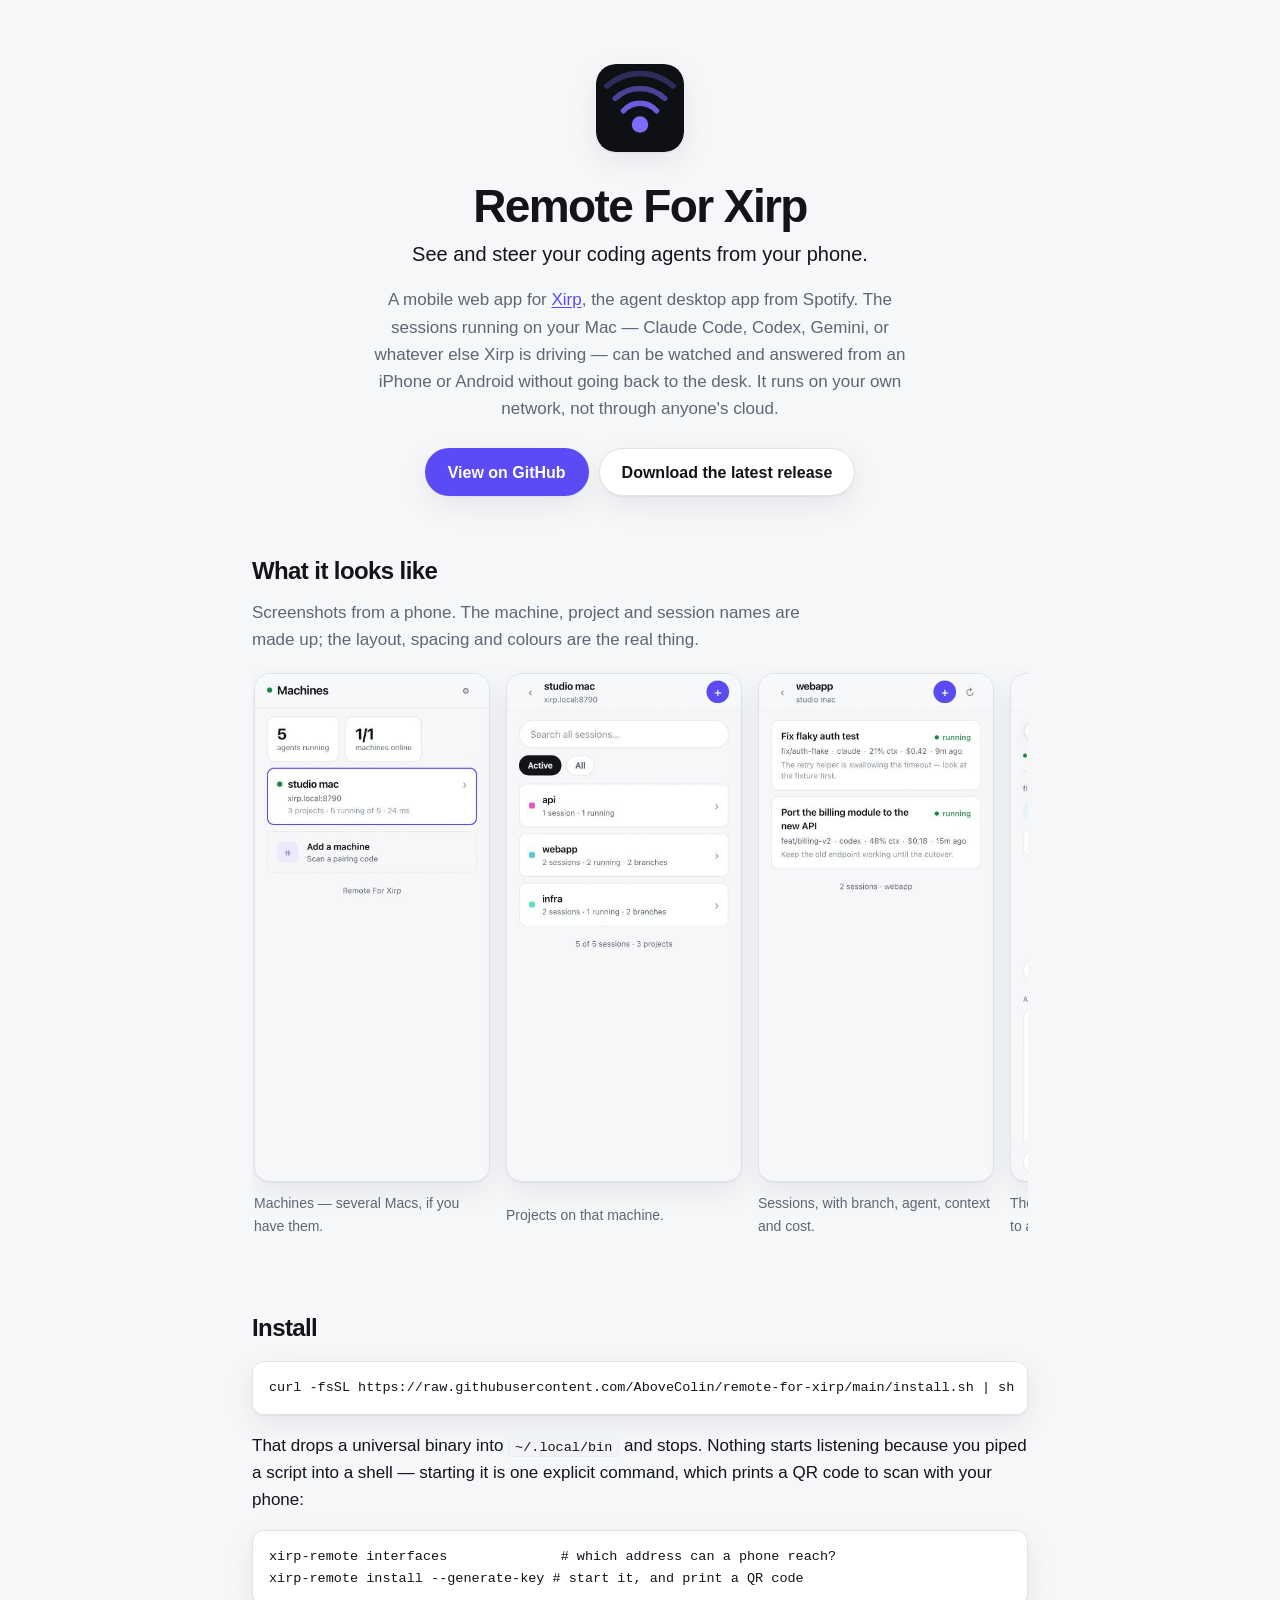
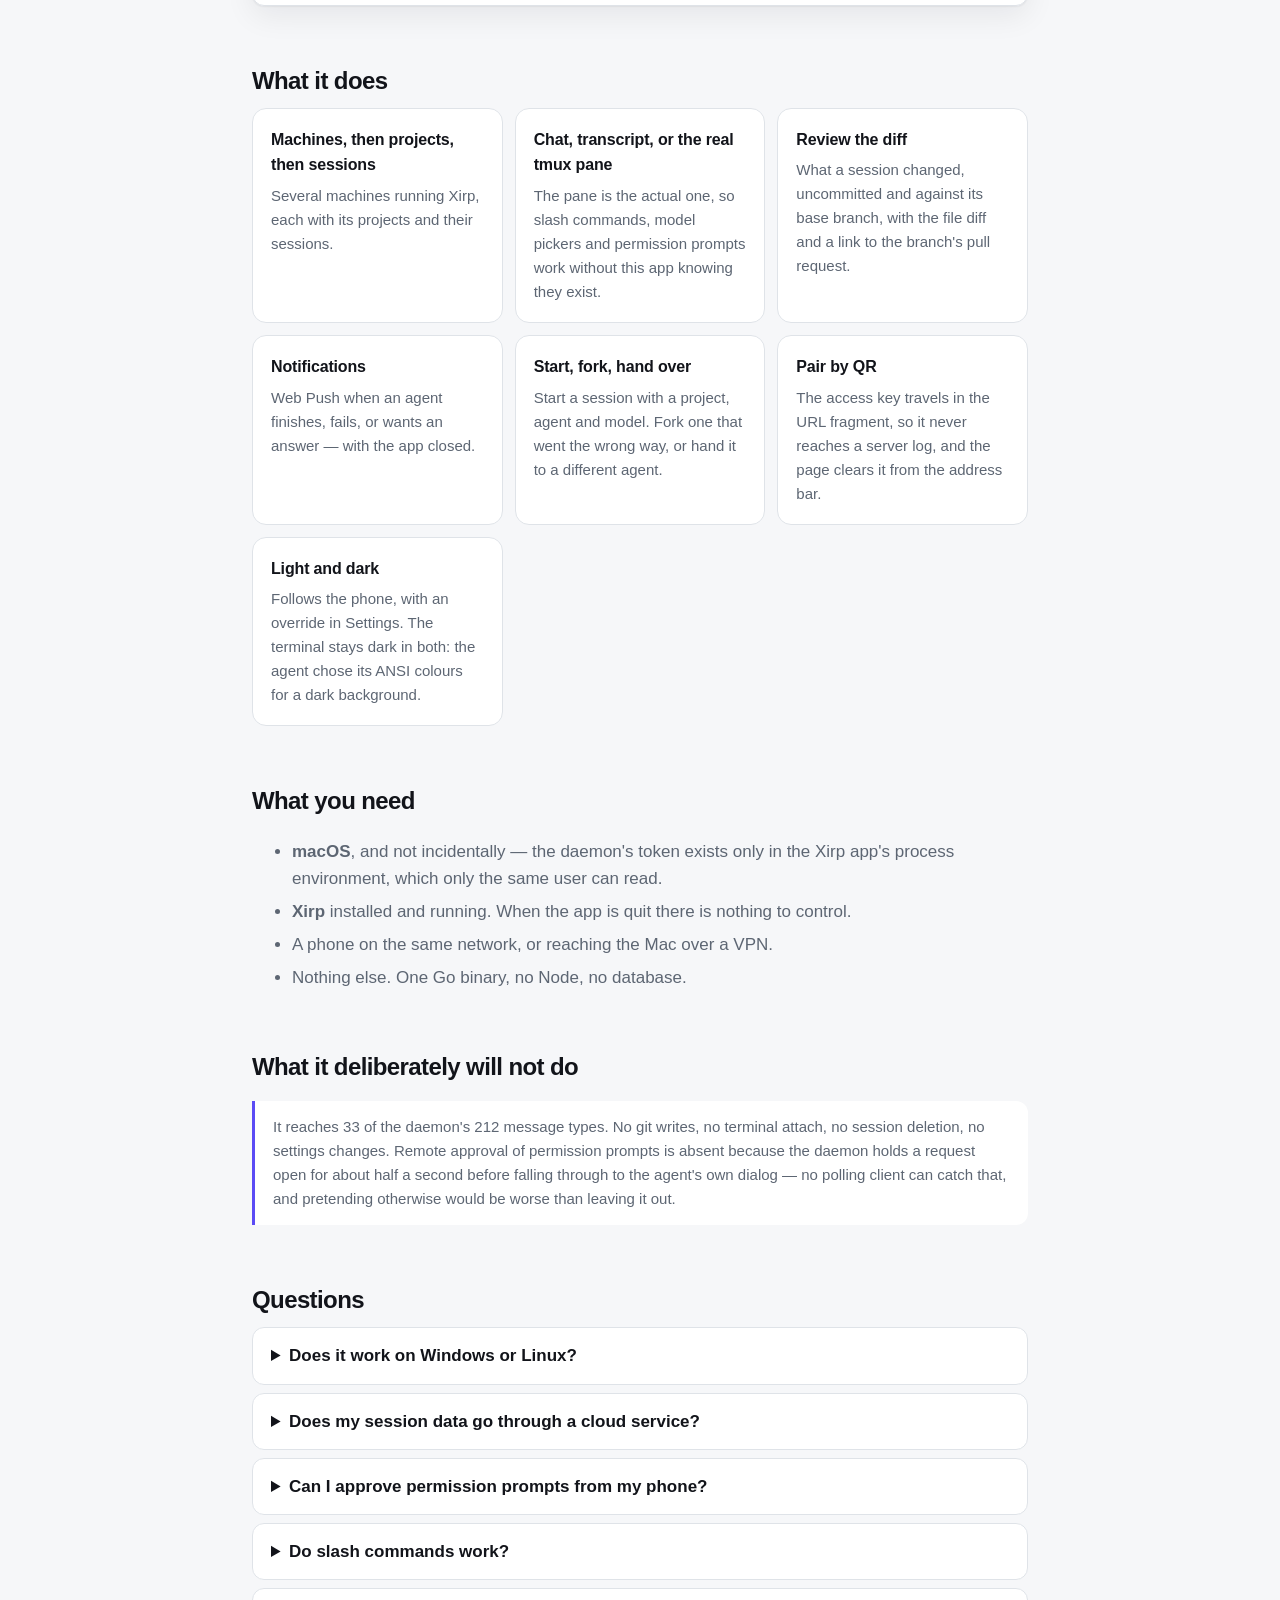
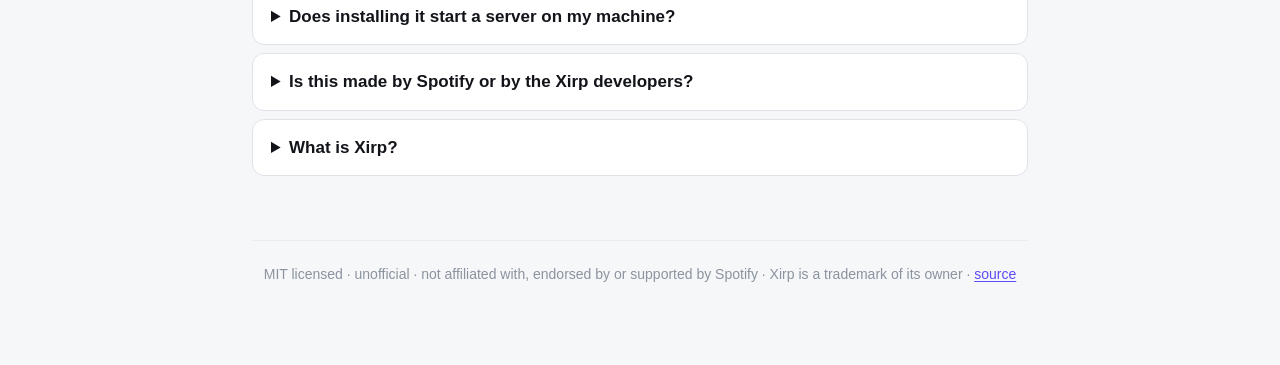
==== commit 75608731: "Name Spotify, because Xirp is theirs and people search for it that way Verified before writing it do" ====
--- a/site/index.html
+++ b/site/index.html
@@ -2,11 +2,11 @@
 <html lang="en">
   <head>
     <meta charset="utf-8" />
-    <title>Remote For Xirp — see and steer your coding agents from your phone</title>
+    <title>Remote For Xirp — control Xirp by Spotify from your phone</title>
     <meta name="viewport" content="width=device-width, initial-scale=1" />
     <meta
       name="description"
-      content="A mobile web app for the Xirp agent daemon. Watch and answer Claude Code, Codex and Gemini sessions running on your Mac from an iPhone or Android, on your own network. Free, MIT, one binary."
+      content="A phone remote for Xirp, the agent desktop app from Spotify: watch and answer the Claude Code, Codex and Gemini sessions running on your Mac. Free, MIT, unofficial."
     />
     <link rel="canonical" href="https://remote-for-xirp.cdevries.dev/" />
     <link rel="icon" type="image/svg+xml" href="./icon.svg" />
@@ -20,10 +20,10 @@
     <meta property="og:type" content="website" />
     <meta property="og:site_name" content="Remote For Xirp" />
     <meta property="og:locale" content="en_US" />
-    <meta property="og:title" content="Remote For Xirp — control your coding agents from your phone" />
+    <meta property="og:title" content="Remote For Xirp — control Xirp by Spotify from your phone" />
     <meta
       property="og:description"
-      content="See and steer your coding agents from your phone. A mobile web app for the Xirp agent daemon — Claude Code, Codex, Gemini — on your own network."
+      content="See and steer your coding agents from your phone. A mobile web app for Xirp, the agent desktop app from Spotify — Claude Code, Codex, Gemini — on your own network. Unofficial."
     />
     <meta property="og:url" content="https://remote-for-xirp.cdevries.dev/" />
     <meta property="og:image" content="https://remote-for-xirp.cdevries.dev/og.png" />
@@ -38,7 +38,7 @@
     <meta name="twitter:title" content="Remote For Xirp" />
     <meta
       name="twitter:description"
-      content="Watch and answer the Claude Code, Codex and Gemini sessions running on your Mac, from your phone, on your own network."
+      content="Watch and answer the Claude Code, Codex and Gemini sessions that Xirp by Spotify is running on your Mac, from your phone, on your own network."
     />
     <meta name="twitter:image" content="https://remote-for-xirp.cdevries.dev/og.png" />
 
@@ -56,6 +56,7 @@
             "applicationCategory": "DeveloperApplication",
             "applicationSubCategory": "Remote control for coding agents",
             "operatingSystem": "macOS (host), iOS and Android (browser)",
+            "softwareRequirements": "Xirp, the agent desktop app from Spotify, installed and running on macOS",
             "url": "https://remote-for-xirp.cdevries.dev/",
             "downloadUrl": "https://github.com/AboveColin/remote-for-xirp/releases/latest",
             "installUrl": "https://github.com/AboveColin/remote-for-xirp#install",
@@ -149,10 +150,18 @@
               },
               {
                 "@type": "Question",
-                "name": "Is this made by the Xirp developers?",
-                "acceptedAnswer": {
-                  "@type": "Answer",
-                  "text": "No. It is an unaffiliated project that talks to the daemon's local API, and it is MIT licensed."
+                "name": "Is this made by Spotify or by the Xirp developers?",
+                "acceptedAnswer": {
+                  "@type": "Answer",
+                  "text": "No. Xirp is a Spotify product; this is an unaffiliated third-party app that talks to the Xirp daemon's local API on your own machine. It is not made, endorsed or supported by Spotify, and it is MIT licensed."
+                }
+              },
+              {
+                "@type": "Question",
+                "name": "What is Xirp?",
+                "acceptedAnswer": {
+                  "@type": "Answer",
+                  "text": "Xirp is a desktop app from Spotify for running coding agents — Claude Code, Codex, Gemini and others — in parallel git worktrees on macOS. It exposes a local WebSocket API on the machine it runs on, which is what this app talks to. Remote For Xirp does not replace it: Xirp has to be installed and running."
                 }
               }
             ]
@@ -352,8 +361,8 @@
         <h1>Remote For Xirp</h1>
         <p class="tagline">See and steer your coding agents from your phone.</p>
         <p class="sub">
-          A mobile web app for the <a href="https://xirp.dev">Xirp</a> desktop app's agent
-          daemon. The sessions running on your Mac — Claude Code, Codex, Gemini, or whatever
+          A mobile web app for <a href="https://xirp.dev">Xirp</a>, the agent desktop app
+          from Spotify. The sessions running on your Mac — Claude Code, Codex, Gemini, or whatever
           else Xirp is driving — can be watched and answered from an iPhone or Android
           without going back to the desk. It runs on your own network, not through anyone's
           cloud.
@@ -562,15 +571,26 @@
         </p>
       </details>
       <details class="faq">
-        <summary>Is this made by the Xirp developers?</summary>
-        <p>
-          No. It is an unaffiliated project that talks to the daemon's local API, and it is
-          MIT licensed.
+        <summary>Is this made by Spotify or by the Xirp developers?</summary>
+        <p>
+          No. Xirp is a Spotify product; this is an unaffiliated third-party app that talks
+          to the Xirp daemon's local API on your own machine. It is not made, endorsed or
+          supported by Spotify, and it is MIT licensed.
+        </p>
+      </details>
+      <details class="faq">
+        <summary>What is Xirp?</summary>
+        <p>
+          Xirp is a desktop app from Spotify for running coding agents — Claude Code, Codex,
+          Gemini and others — in parallel git worktrees on macOS. It exposes a local
+          WebSocket API on the machine it runs on, which is what this app talks to. This
+          does not replace it: Xirp has to be installed and running.
         </p>
       </details>
 
       <footer>
-        MIT licensed · unofficial, not affiliated with Xirp ·
+        MIT licensed · unofficial · not affiliated with, endorsed by or supported by
+        Spotify · Xirp is a trademark of its owner ·
         <a href="https://github.com/AboveColin/remote-for-xirp">source</a>
       </footer>
     </div>
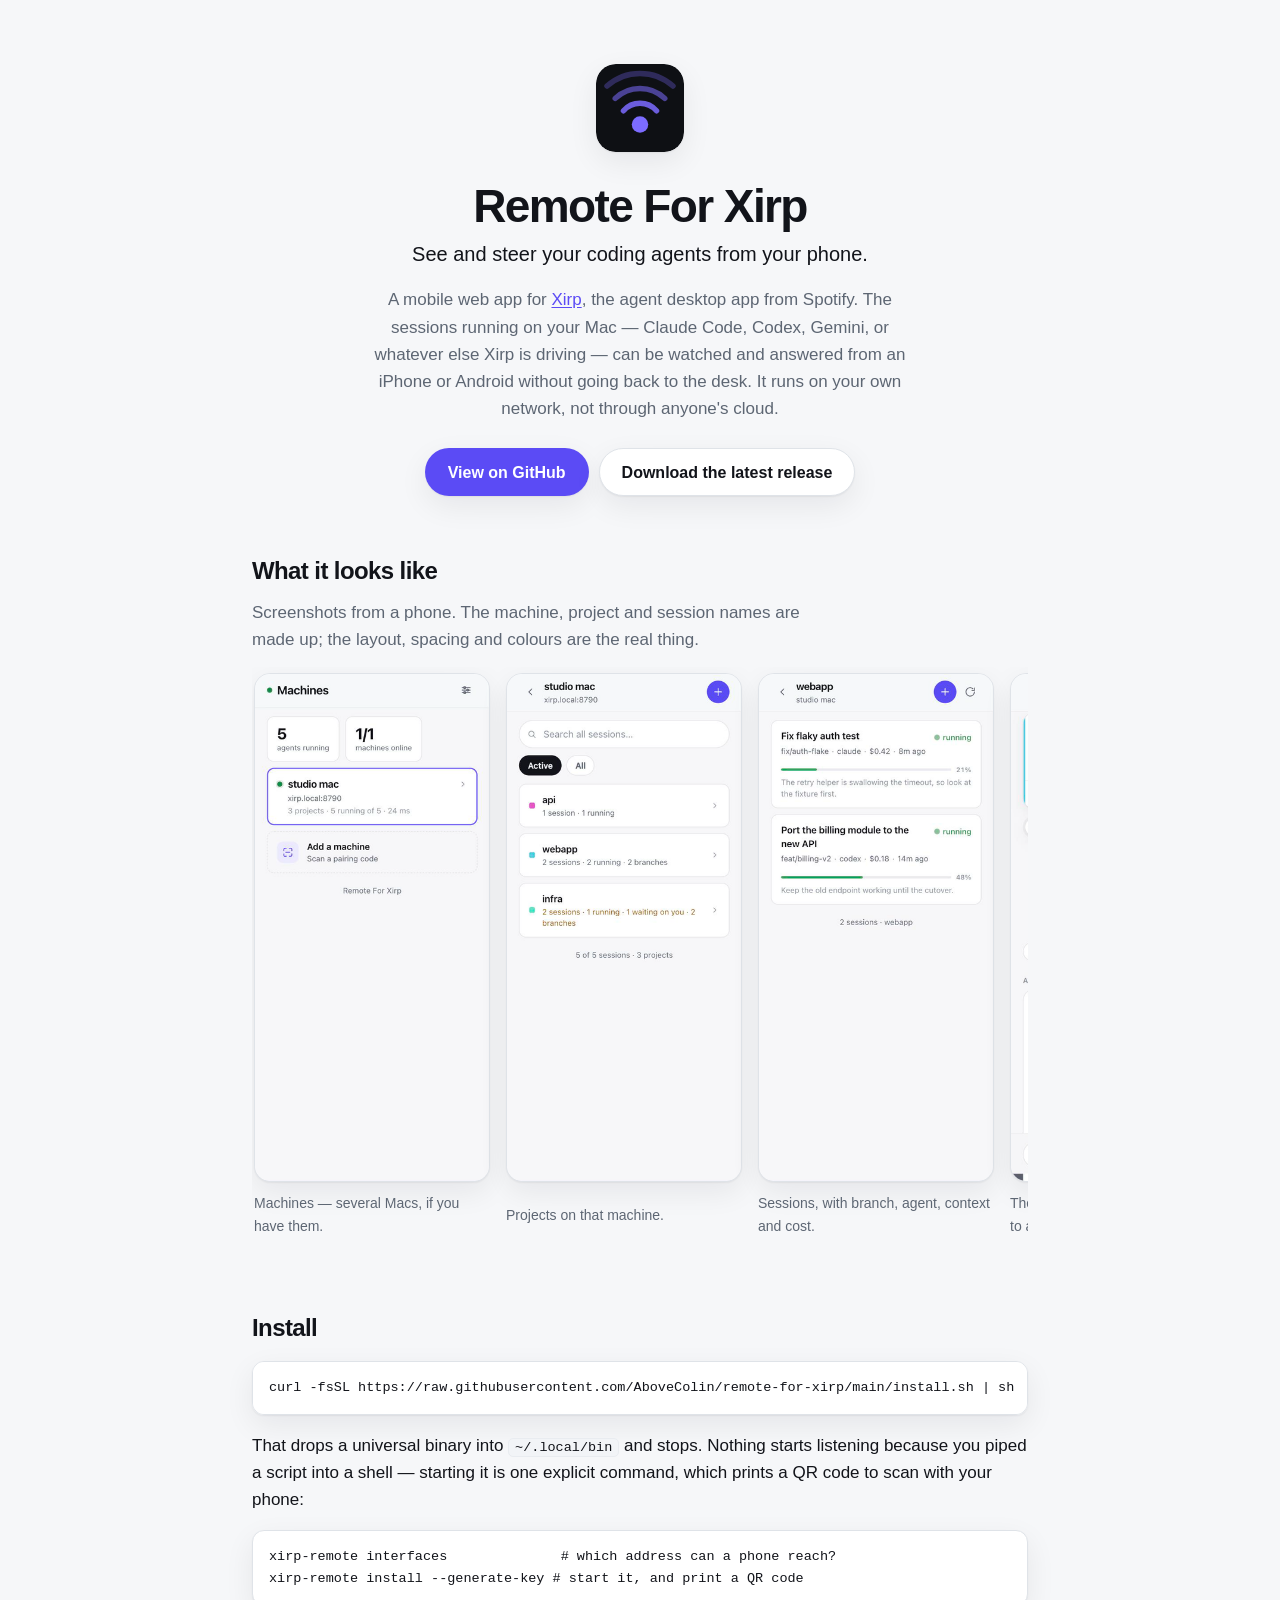
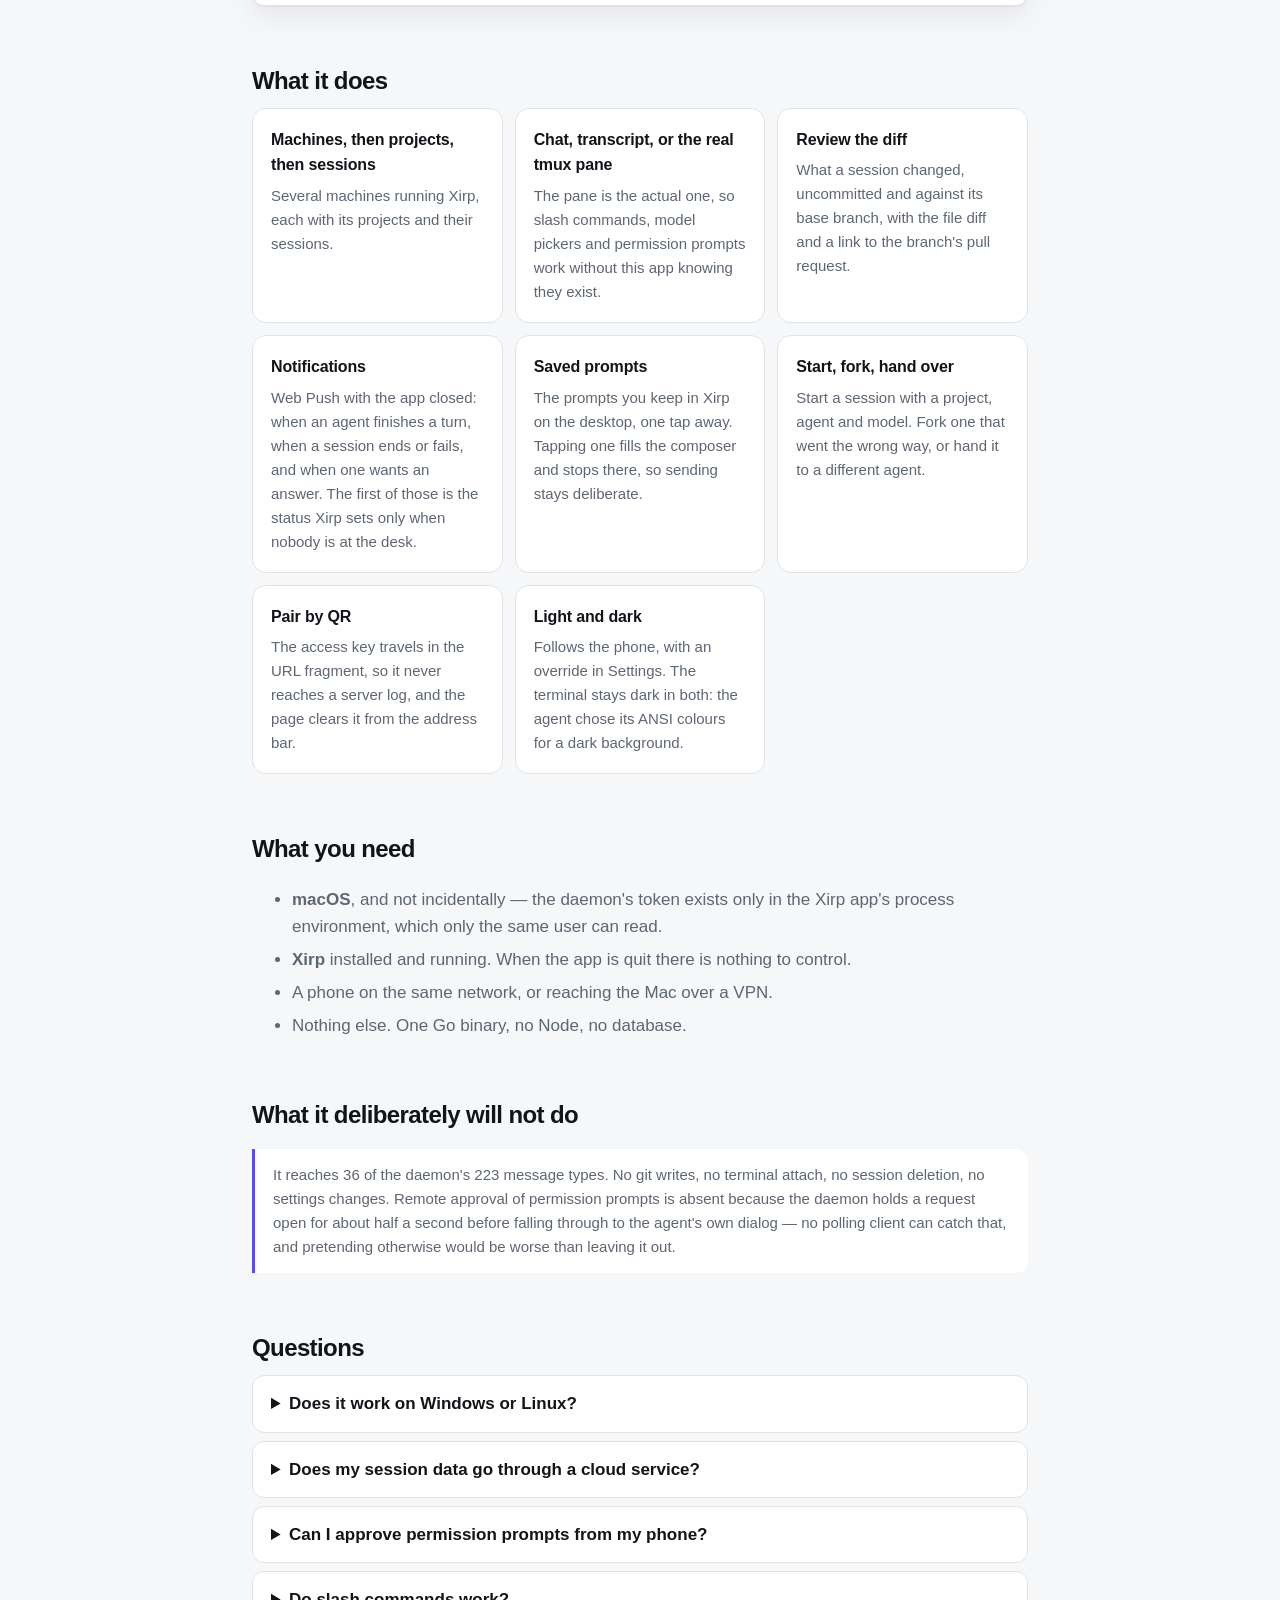
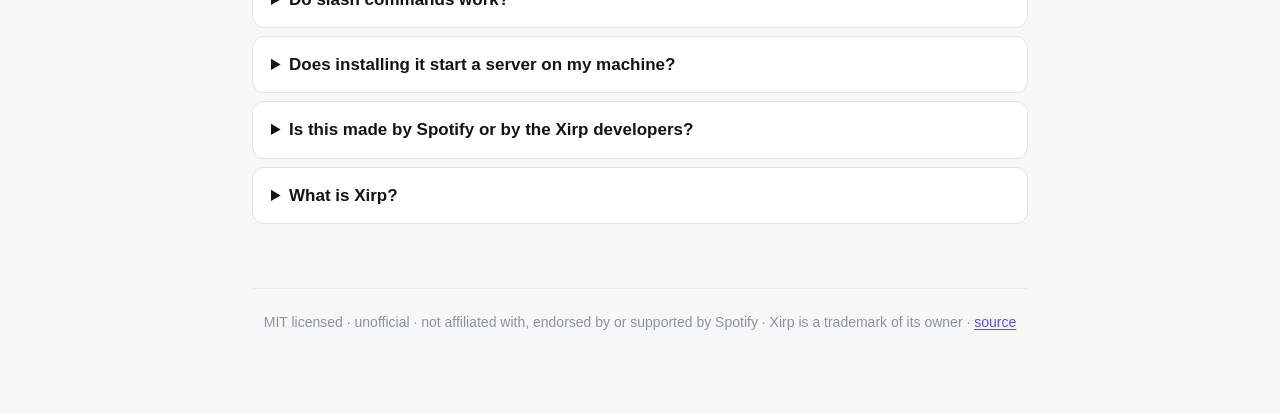
==== commit 760ce173: "App: one card per session, drawn icons, and the prompts you saved on the desktop The session screen " ====
--- a/site/index.html
+++ b/site/index.html
@@ -62,7 +62,7 @@
             "installUrl": "https://github.com/AboveColin/remote-for-xirp#install",
             "codeRepository": "https://github.com/AboveColin/remote-for-xirp",
             "programmingLanguage": ["Go", "JavaScript"],
-            "softwareVersion": "0.3.1",
+            "softwareVersion": "0.4.0",
             "datePublished": "2026-08-12",
             "dateModified": "2026-08-12",
             "license": "https://opensource.org/licenses/MIT",
@@ -82,6 +82,7 @@
               "Review uncommitted and branch diffs per file",
               "Web Push when a session finishes, fails or needs an answer",
               "Start, fork and hand over sessions",
+              "Insert the prompts you keep in Xirp on the desktop",
               "Pair by QR code over the local network",
               "Light and dark, following the phone"
             ],
@@ -484,7 +485,16 @@
         <div class="card">
           <h3>Notifications</h3>
           <p>
-            Web Push when an agent finishes, fails, or wants an answer — with the app closed.
+            Web Push with the app closed: when an agent finishes a turn, when a session ends
+            or fails, and when one wants an answer. The first of those is the status Xirp sets
+            only when nobody is at the desk.
+          </p>
+        </div>
+        <div class="card">
+          <h3>Saved prompts</h3>
+          <p>
+            The prompts you keep in Xirp on the desktop, one tap away. Tapping one fills the
+            composer and stops there, so sending stays deliberate.
           </p>
         </div>
         <div class="card">
@@ -520,7 +530,7 @@
 
       <h2>What it deliberately will not do</h2>
       <p class="note">
-        It reaches 33 of the daemon's 212 message types. No git writes, no terminal attach, no
+        It reaches 36 of the daemon's 223 message types. No git writes, no terminal attach, no
         session deletion, no settings changes. Remote approval of permission prompts is absent
         because the daemon holds a request open for about half a second before falling through
         to the agent's own dialog — no polling client can catch that, and pretending otherwise
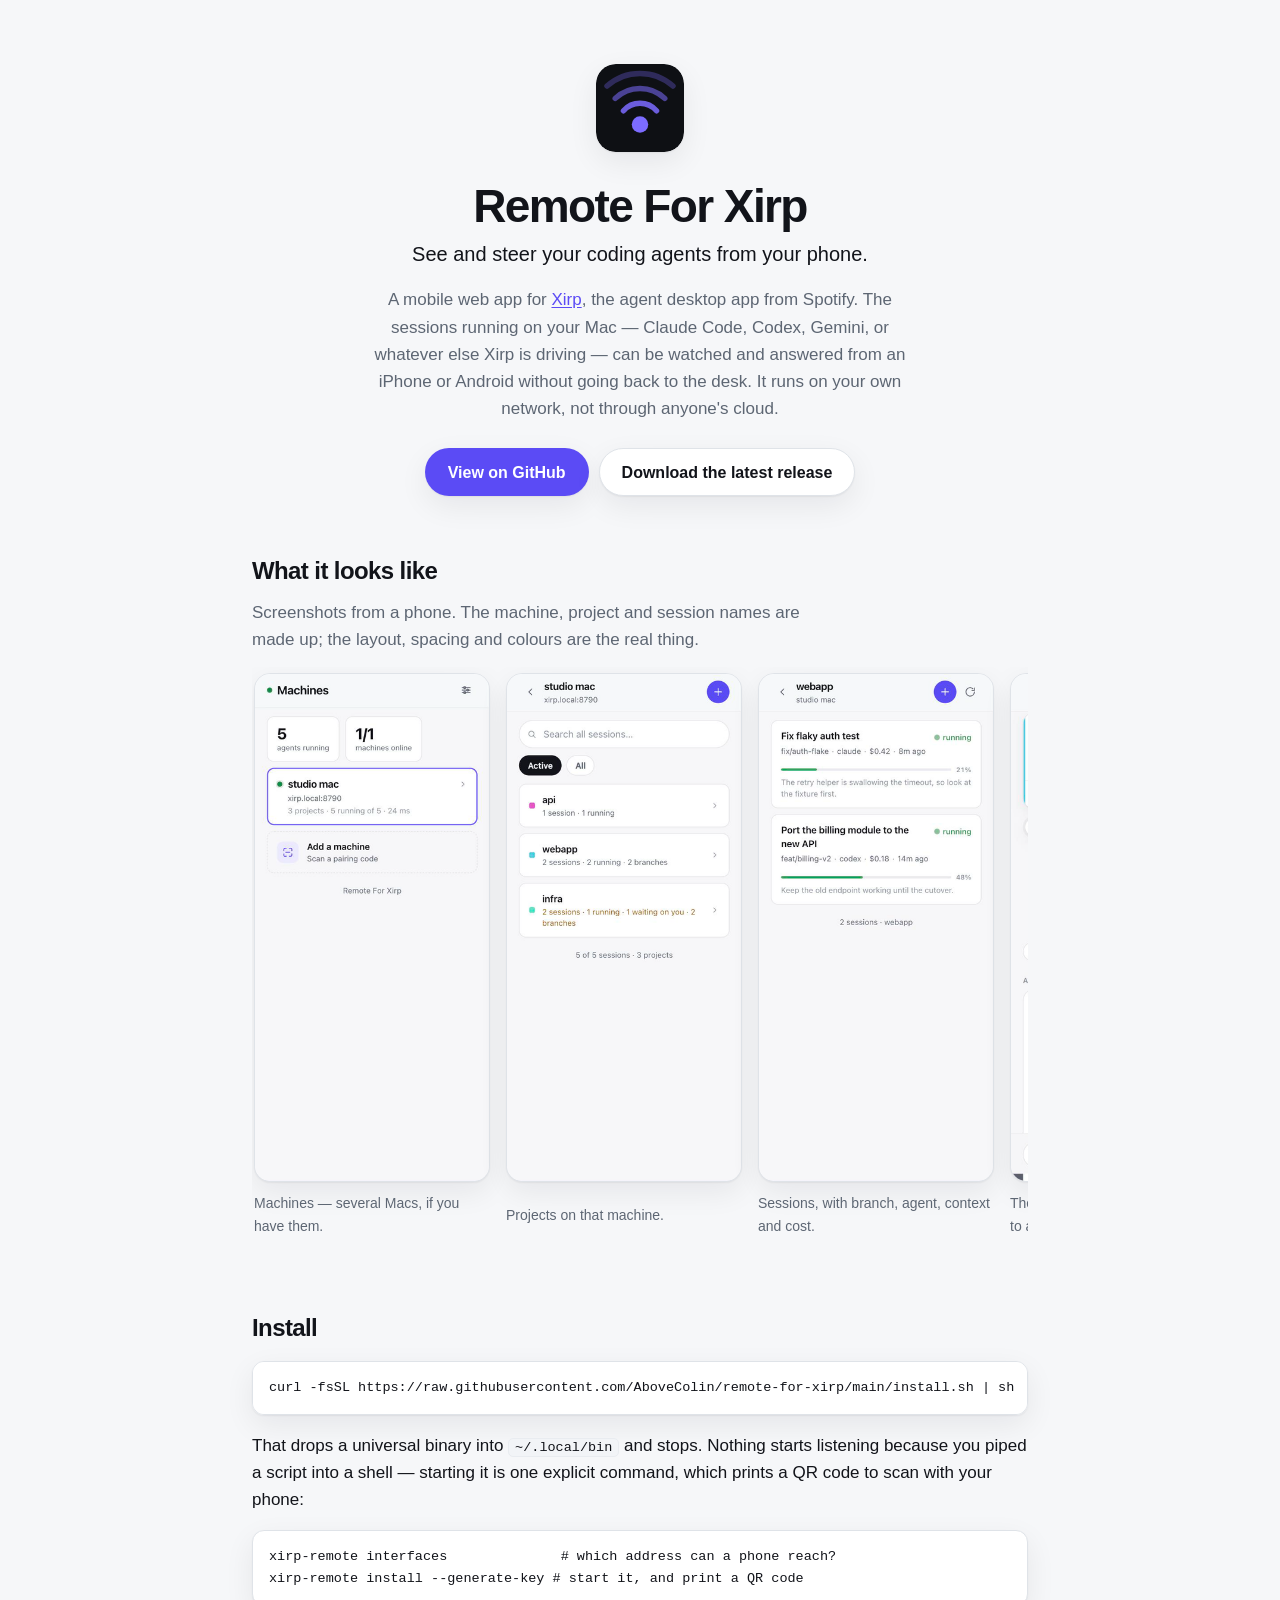
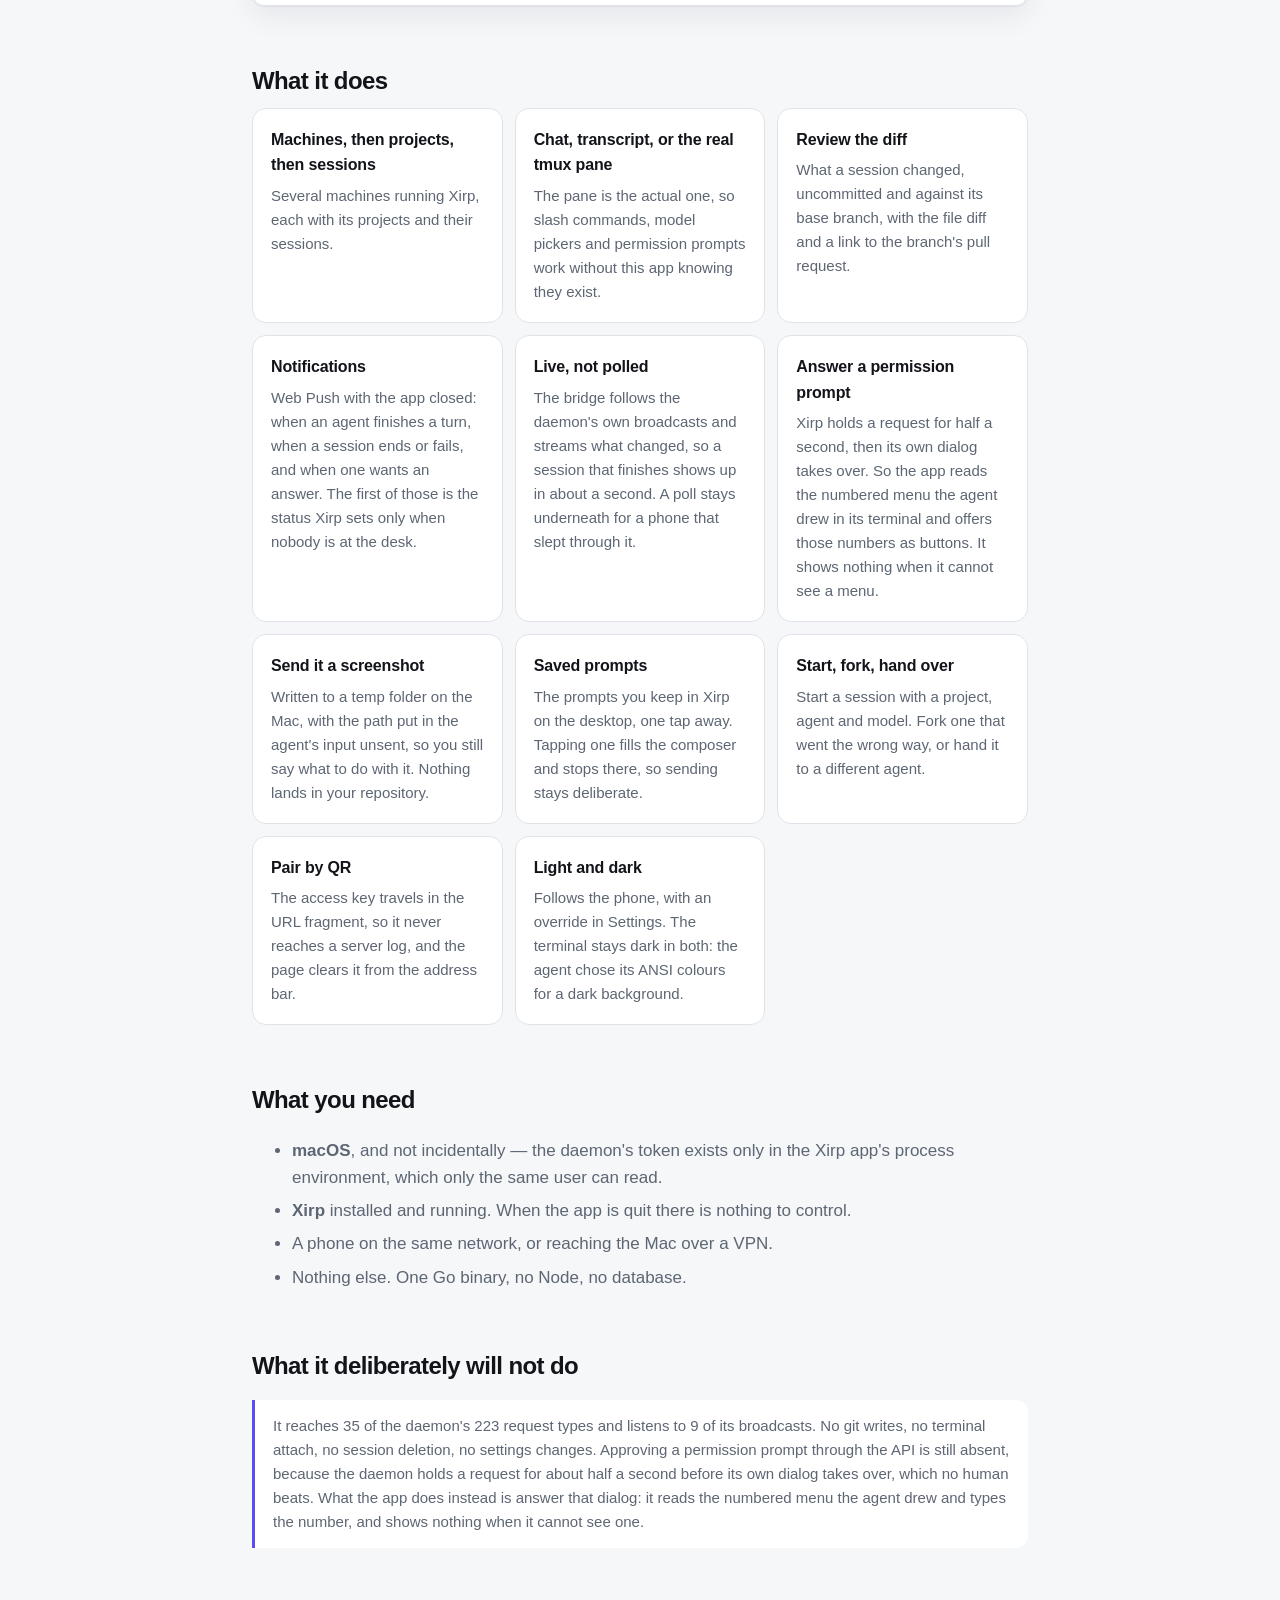
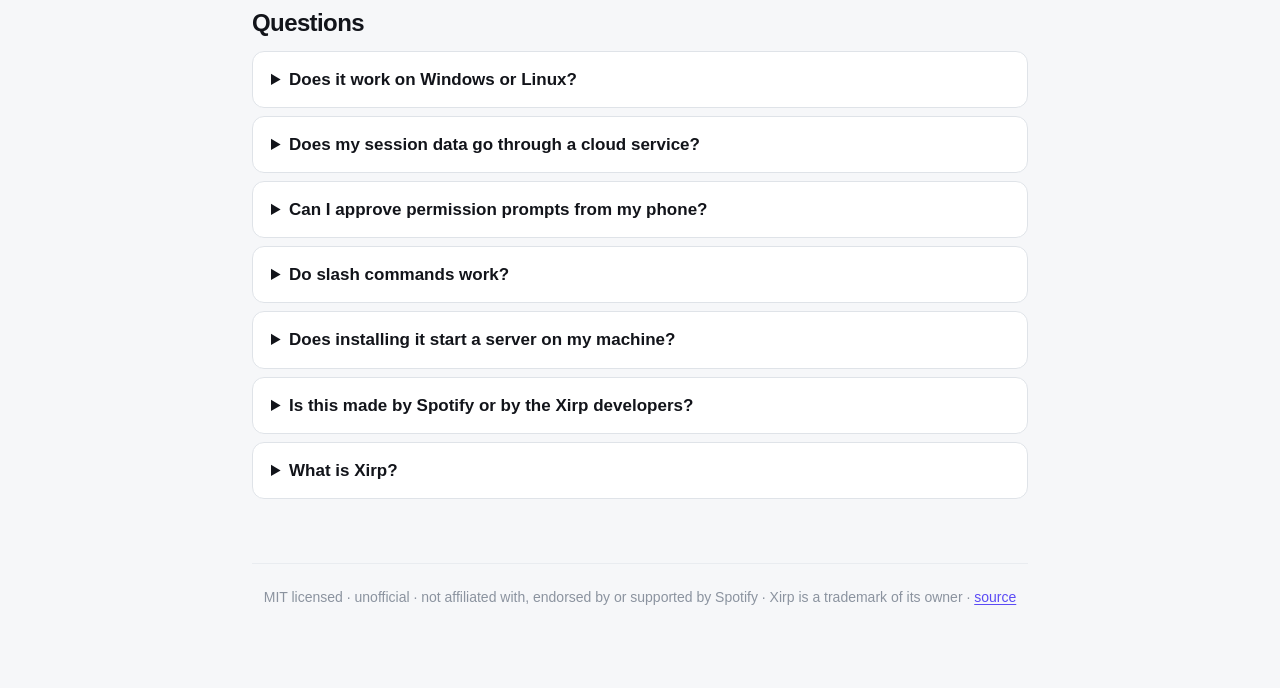
==== commit 3437dbed: "Docs and diagnostics for what the bridge now does The README claimed diagnostics reports the store's" ====
--- a/site/index.html
+++ b/site/index.html
@@ -62,7 +62,7 @@
             "installUrl": "https://github.com/AboveColin/remote-for-xirp#install",
             "codeRepository": "https://github.com/AboveColin/remote-for-xirp",
             "programmingLanguage": ["Go", "JavaScript"],
-            "softwareVersion": "0.4.0",
+            "softwareVersion": "0.5.0",
             "datePublished": "2026-08-12",
             "dateModified": "2026-08-12",
             "license": "https://opensource.org/licenses/MIT",
@@ -83,6 +83,9 @@
               "Web Push when a session finishes, fails or needs an answer",
               "Start, fork and hand over sessions",
               "Insert the prompts you keep in Xirp on the desktop",
+              "Live updates: the daemon's own changes, streamed to the phone",
+              "Answer an agent's permission prompt from the phone",
+              "Send a screenshot into a session",
               "Pair by QR code over the local network",
               "Light and dark, following the phone"
             ],
@@ -491,6 +494,29 @@
           </p>
         </div>
         <div class="card">
+          <h3>Live, not polled</h3>
+          <p>
+            The bridge follows the daemon's own broadcasts and streams what changed, so a
+            session that finishes shows up in about a second. A poll stays underneath for
+            a phone that slept through it.
+          </p>
+        </div>
+        <div class="card">
+          <h3>Answer a permission prompt</h3>
+          <p>
+            Xirp holds a request for half a second, then its own dialog takes over. So the
+            app reads the numbered menu the agent drew in its terminal and offers those
+            numbers as buttons. It shows nothing when it cannot see a menu.
+          </p>
+        </div>
+        <div class="card">
+          <h3>Send it a screenshot</h3>
+          <p>
+            Written to a temp folder on the Mac, with the path put in the agent's input
+            unsent, so you still say what to do with it. Nothing lands in your repository.
+          </p>
+        </div>
+        <div class="card">
           <h3>Saved prompts</h3>
           <p>
             The prompts you keep in Xirp on the desktop, one tap away. Tapping one fills the
@@ -530,11 +556,12 @@
 
       <h2>What it deliberately will not do</h2>
       <p class="note">
-        It reaches 36 of the daemon's 223 message types. No git writes, no terminal attach, no
-        session deletion, no settings changes. Remote approval of permission prompts is absent
-        because the daemon holds a request open for about half a second before falling through
-        to the agent's own dialog — no polling client can catch that, and pretending otherwise
-        would be worse than leaving it out.
+        It reaches 35 of the daemon's 223 request types and listens to 9 of its broadcasts.
+        No git writes, no terminal attach, no session deletion, no settings changes.
+        Approving a permission prompt through the API is still absent, because the daemon
+        holds a request for about half a second before its own dialog takes over, which no
+        human beats. What the app does instead is answer that dialog: it reads the numbered
+        menu the agent drew and types the number, and shows nothing when it cannot see one.
       </p>
 
       <h2 id="faq">Questions</h2>
